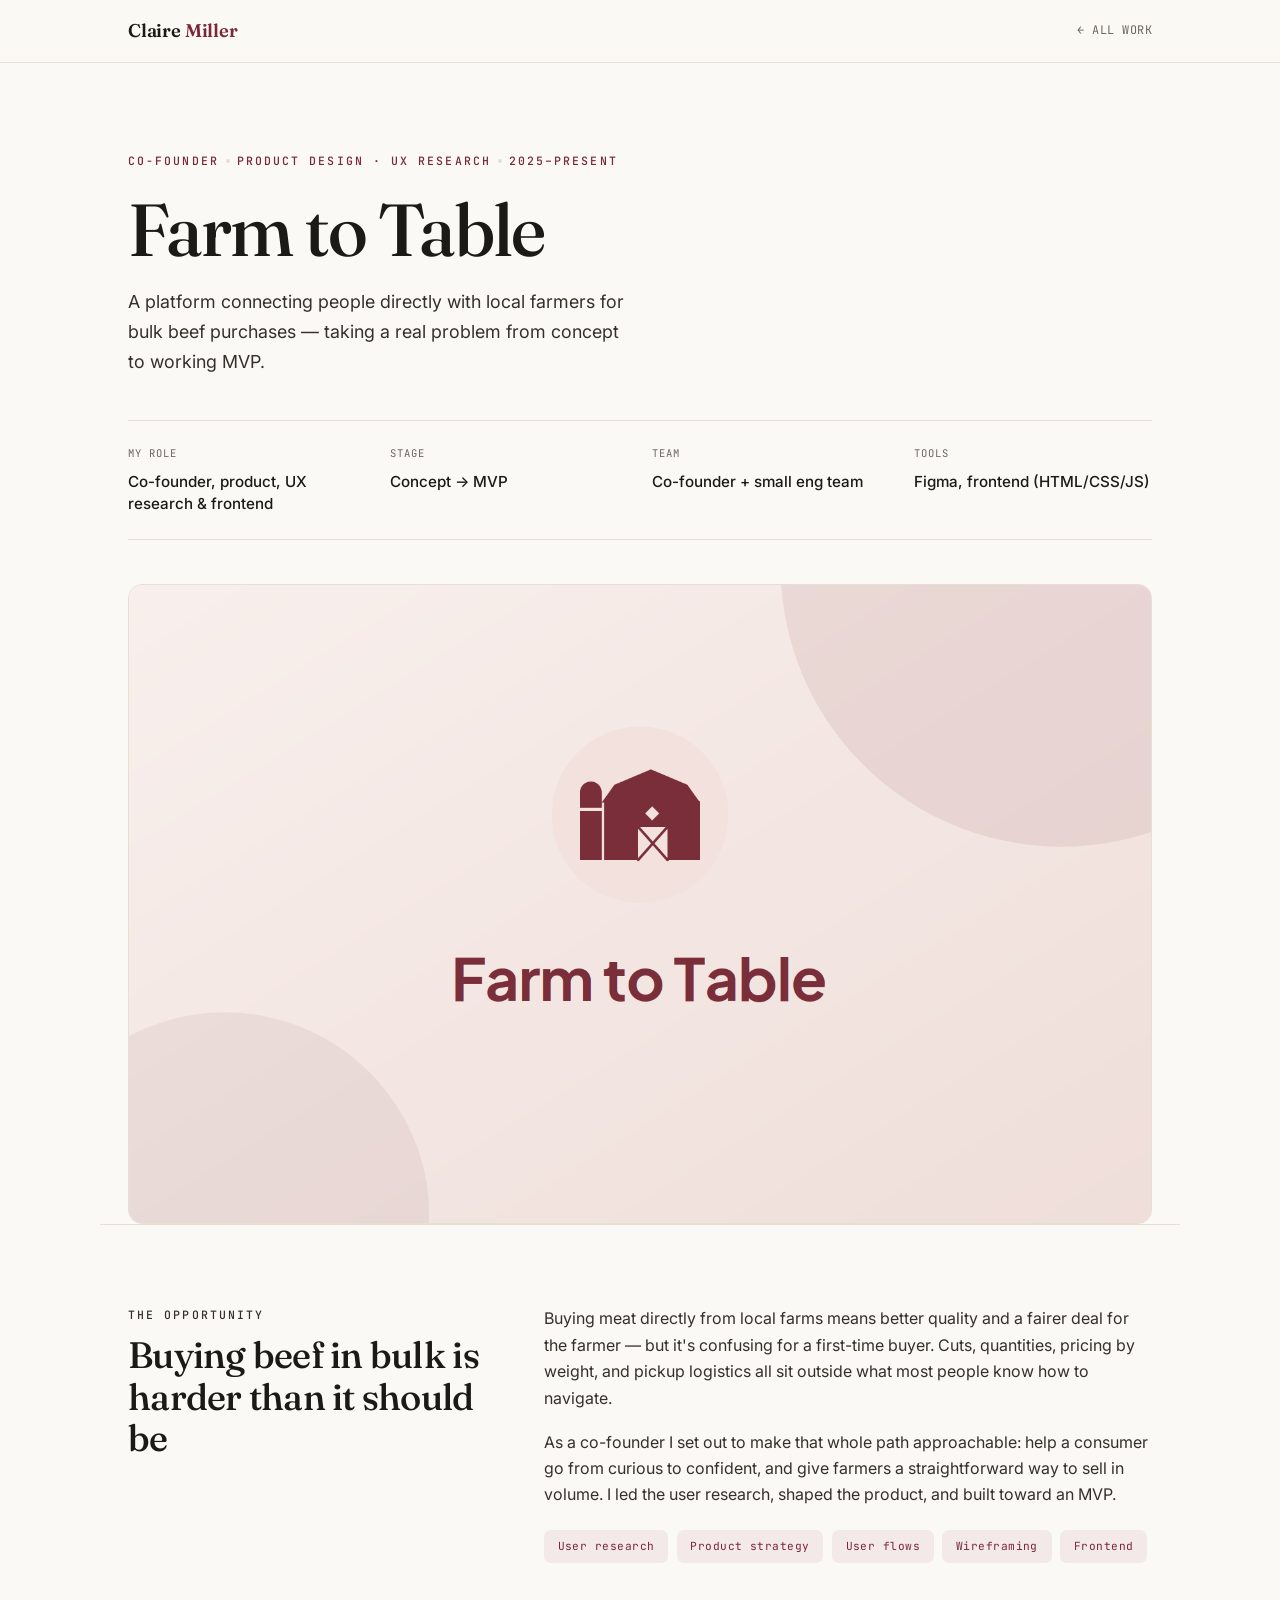
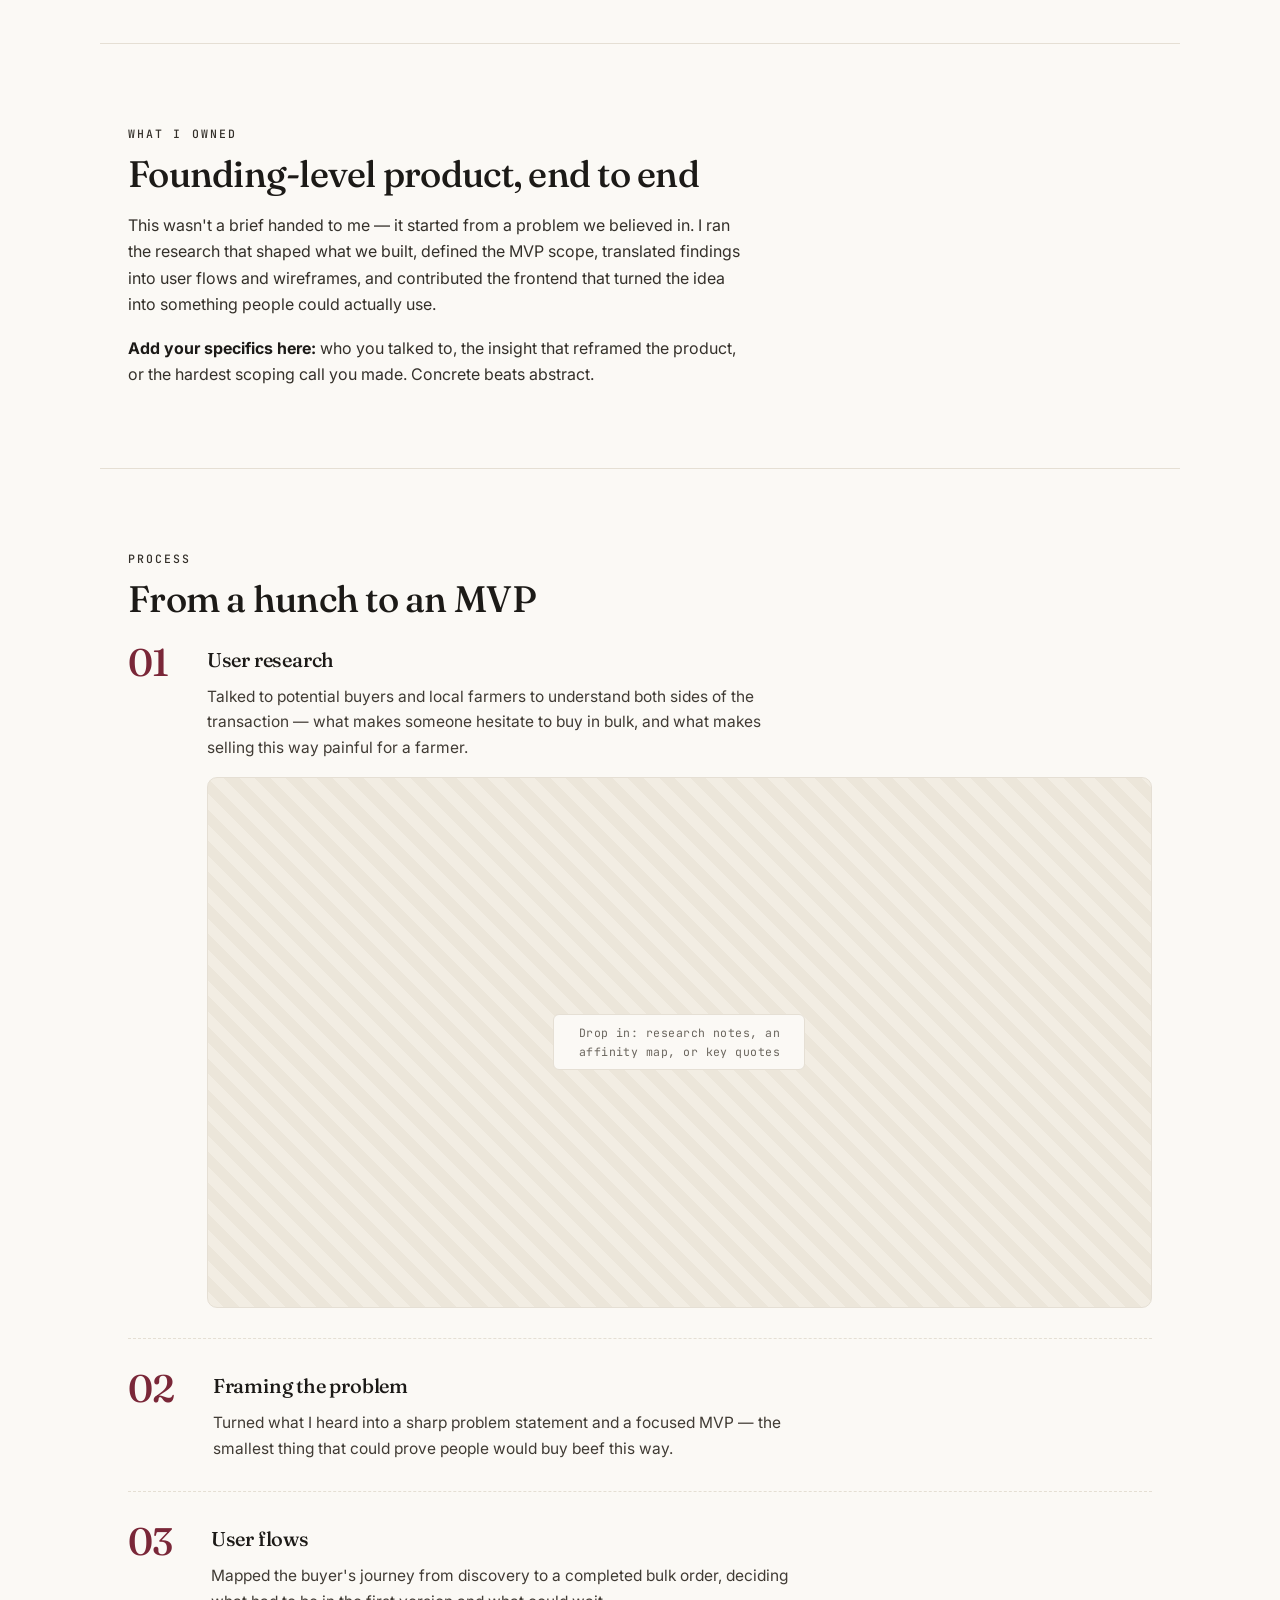
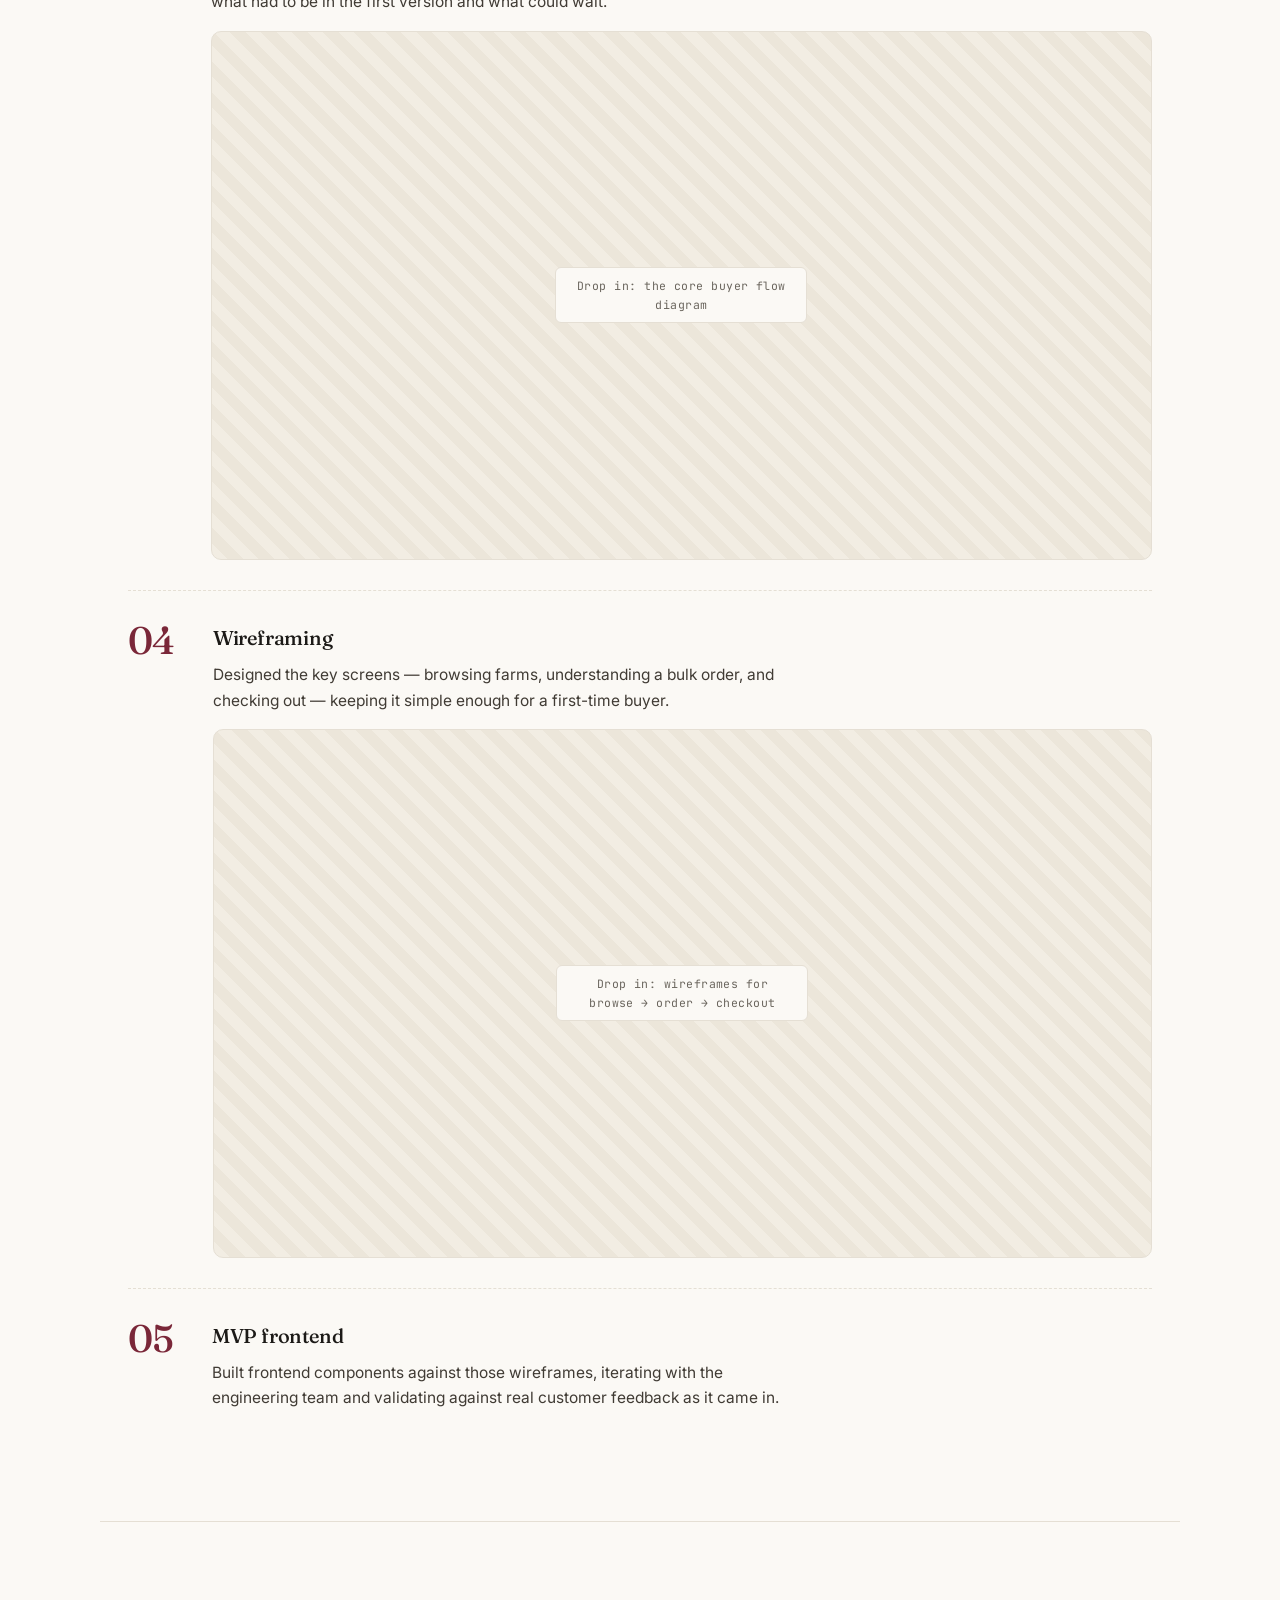
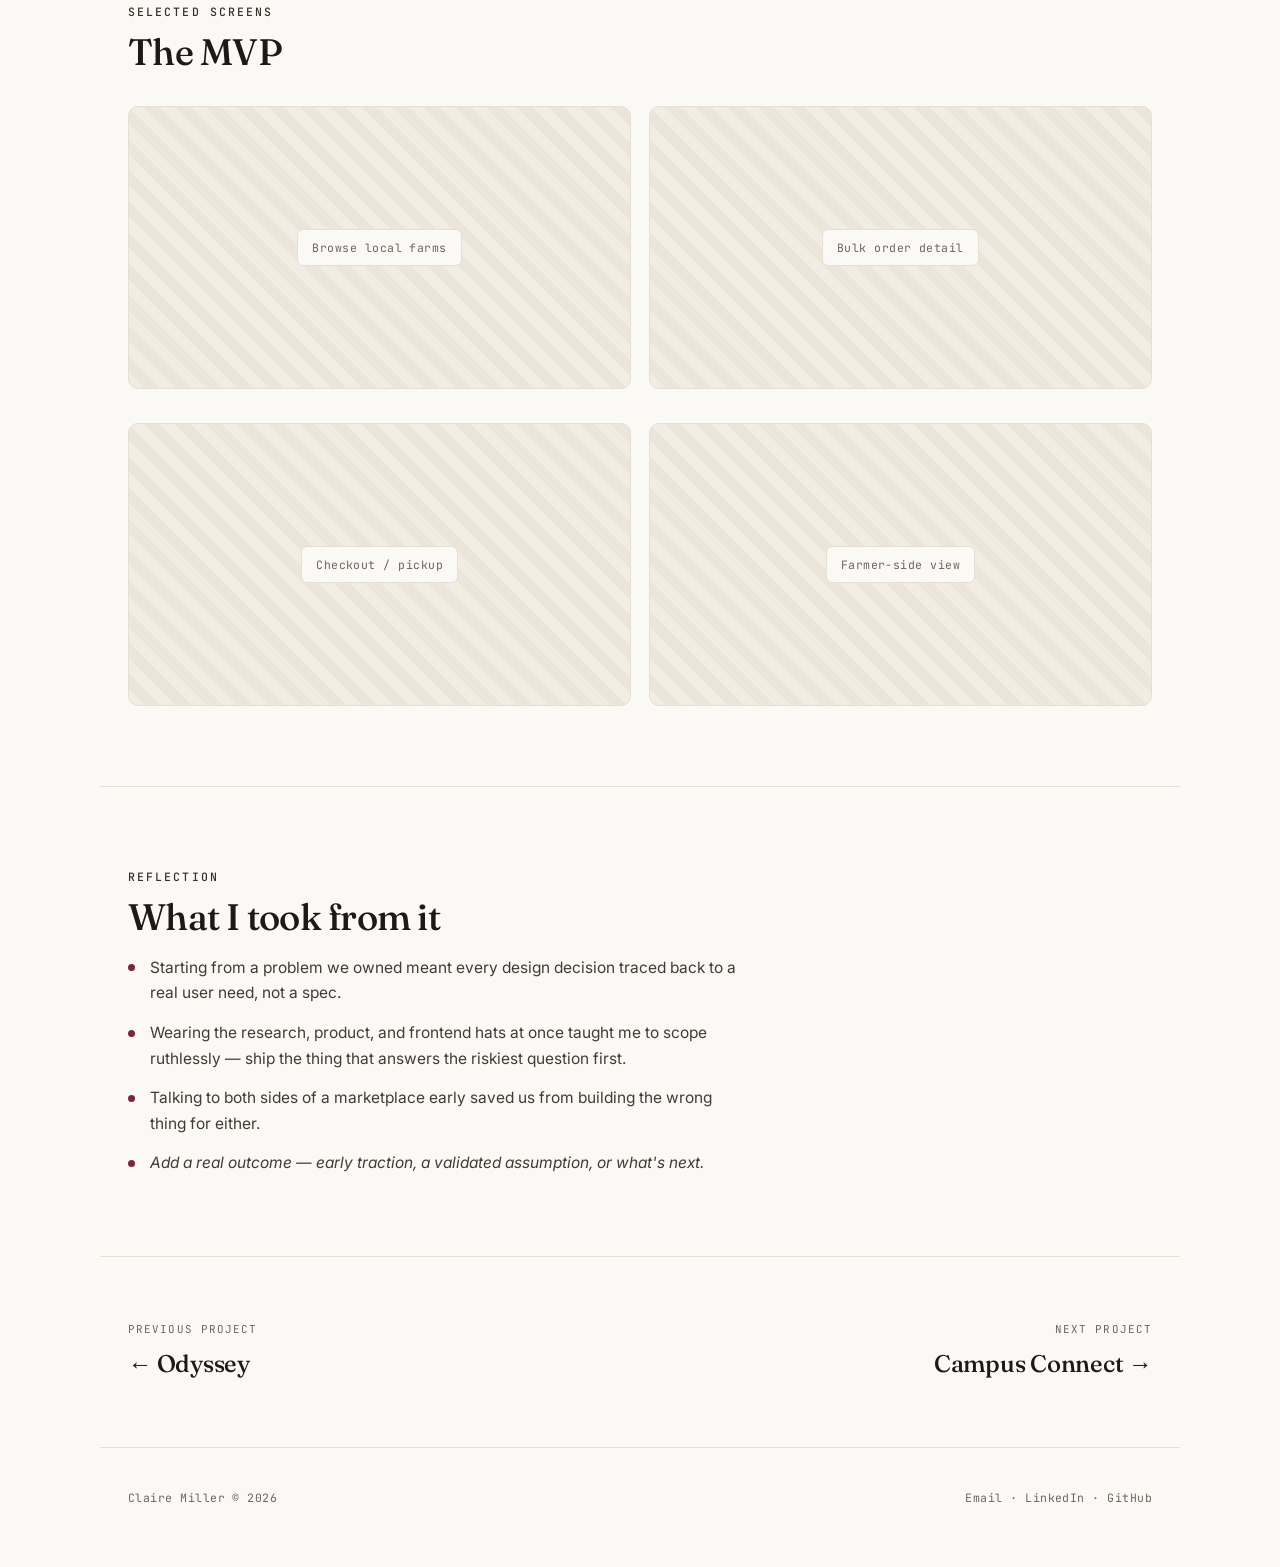
==== projects/farm-to-table.html @ 12f5ce9a "Add files via upload" ====
<!DOCTYPE html>
<html lang="en">
<head>
<meta charset="UTF-8">
<meta name="viewport" content="width=device-width, initial-scale=1.0">
<title>Farm to Table — Case Study · Claire Miller</title>
<meta name="description" content="Farm to Table — an early-stage platform connecting consumers with local farmers for bulk beef purchases. Claire Miller, co-founder: user research, wireframing, frontend.">
<link rel="preconnect" href="https://fonts.googleapis.com">
<link rel="preconnect" href="https://fonts.gstatic.com" crossorigin>
<link href="https://fonts.googleapis.com/css2?family=Fraunces:opsz,wght@9..144,400;9..144,500;9..144,600&family=Inter:wght@400;500;600&family=JetBrains+Mono:wght@400;500&display=swap" rel="stylesheet">
<link rel="stylesheet" href="case-study.css">
</head>
<body>

<header class="cs-head">
  <div class="inner">
    <a class="wordmark" href="../index.html">Claire <span>Miller</span></a>
    <a class="back" href="../index.html#work">&larr; All work</a>
  </div>
</header>

<section class="cs-hero">
  <div class="eyebrow">
    <span>Co-Founder</span><span class="sep"></span>
    <span>Product Design · UX Research</span><span class="sep"></span>
    <span>2025–present</span>
  </div>
  <h1>Farm to Table</h1>
  <p class="lead">A platform connecting people directly with local farmers for bulk beef purchases — taking a real problem from concept to working MVP.</p>

  <dl class="meta">
    <div><dt>My role</dt><dd>Co-founder, product, UX research &amp; frontend</dd></div>
    <div><dt>Stage</dt><dd>Concept → MVP</dd></div>
    <div><dt>Team</dt><dd>Co-founder + small eng team</dd></div>
    <div><dt>Tools</dt><dd>Figma, frontend (HTML/CSS/JS)</dd></div>
  </dl>
</section>

<div class="cover reveal">
  <img src="../images/farm-to-table-cover.png" alt="Farm to Table">
</div>

<section class="block split reveal">
  <div><p class="eyebrow">The opportunity</p><h2>Buying beef in bulk is harder than it should be</h2></div>
  <div>
    <p>Buying meat directly from local farms means better quality and a fairer deal for the farmer — but it's confusing for a first-time buyer. Cuts, quantities, pricing by weight, and pickup logistics all sit outside what most people know how to navigate.</p>
    <p>As a co-founder I set out to make that whole path approachable: help a consumer go from curious to confident, and give farmers a straightforward way to sell in volume. I led the user research, shaped the product, and built toward an MVP.</p>
    <div class="roles">
      <span>User research</span><span>Product strategy</span><span>User flows</span>
      <span>Wireframing</span><span>Frontend</span>
    </div>
  </div>
</section>

<section class="block reveal">
  <p class="eyebrow">What I owned</p>
  <h2>Founding-level product, end to end</h2>
  <p>This wasn't a brief handed to me — it started from a problem we believed in. I ran the research that shaped what we built, defined the MVP scope, translated findings into user flows and wireframes, and contributed the frontend that turned the idea into something people could actually use.</p>
  <p><strong>Add your specifics here:</strong> who you talked to, the insight that reframed the product, or the hardest scoping call you made. Concrete beats abstract.</p>
</section>

<section class="block reveal">
  <p class="eyebrow">Process</p>
  <h2>From a hunch to an MVP</h2>

  <div class="step"><div class="n">01</div><div>
    <h3>User research</h3>
    <p>Talked to potential buyers and local farmers to understand both sides of the transaction — what makes someone hesitate to buy in bulk, and what makes selling this way painful for a farmer.</p>
    <div class="shot"><span>Drop in: research notes, an affinity map, or key quotes</span></div>
  </div></div>

  <div class="step"><div class="n">02</div><div>
    <h3>Framing the problem</h3>
    <p>Turned what I heard into a sharp problem statement and a focused MVP — the smallest thing that could prove people would buy beef this way.</p>
  </div></div>

  <div class="step"><div class="n">03</div><div>
    <h3>User flows</h3>
    <p>Mapped the buyer's journey from discovery to a completed bulk order, deciding what had to be in the first version and what could wait.</p>
    <div class="shot"><span>Drop in: the core buyer flow diagram</span></div>
  </div></div>

  <div class="step"><div class="n">04</div><div>
    <h3>Wireframing</h3>
    <p>Designed the key screens — browsing farms, understanding a bulk order, and checking out — keeping it simple enough for a first-time buyer.</p>
    <div class="shot"><span>Drop in: wireframes for browse → order → checkout</span></div>
  </div></div>

  <div class="step"><div class="n">05</div><div>
    <h3>MVP frontend</h3>
    <p>Built frontend components against those wireframes, iterating with the engineering team and validating against real customer feedback as it came in.</p>
  </div></div>
</section>

<section class="block reveal">
  <p class="eyebrow">Selected screens</p>
  <h2>The MVP</h2>
  <div class="gallery">
    <div class="shot"><span>Browse local farms</span></div>
    <div class="shot"><span>Bulk order detail</span></div>
    <div class="shot"><span>Checkout / pickup</span></div>
    <div class="shot"><span>Farmer-side view</span></div>
  </div>
</section>

<section class="block reveal">
  <p class="eyebrow">Reflection</p>
  <h2>What I took from it</h2>
  <ul class="takeaways">
    <li>Starting from a problem we owned meant every design decision traced back to a real user need, not a spec.</li>
    <li>Wearing the research, product, and frontend hats at once taught me to scope ruthlessly — ship the thing that answers the riskiest question first.</li>
    <li>Talking to both sides of a marketplace early saved us from building the wrong thing for either.</li>
    <li><em>Add a real outcome — early traction, a validated assumption, or what's next.</em></li>
  </ul>
</section>

<nav class="pager">
  <a class="prev" href="odyssey.html"><small>Previous project</small>&larr; Odyssey</a>
  <a class="next" href="campus-connect.html"><small>Next project</small>Campus Connect &rarr;</a>
</nav>

<footer class="cs-foot">
  <span>Claire Miller © 2026</span>
  <span>
    <a href="mailto:clairemiller064@gmail.com">Email</a> ·
    <a href="https://linkedin.com/in/clairemiller03">LinkedIn</a> ·
    <a href="https://github.com/clairem03">GitHub</a>
  </span>
</footer>

<script>
  const reduce = matchMedia('(prefers-reduced-motion: reduce)').matches;
  if(!reduce && 'IntersectionObserver' in window){
    const io = new IntersectionObserver((es)=>es.forEach(e=>{if(e.isIntersecting){e.target.classList.add('is-visible');io.unobserve(e.target)}}),{threshold:.12});
    document.querySelectorAll('.reveal').forEach(el=>io.observe(el));
  } else { document.querySelectorAll('.reveal').forEach(el=>el.classList.add('is-visible')); }
</script>
</body>
</html>
---- projects/case-study.css ----
/* =========================================================
   case-study.css — shared styles for project case studies
   Matches the main portfolio: Fraunces / Inter / JetBrains Mono,
   warm paper + wine accent. Retune everything from :root.
   ========================================================= */
:root{
  --paper:#FBF9F5;
  --paper-2:#F2EDE3;
  --ink:#1C1A17;
  --slate:#6B665E;
  --line:#E5DFD4;
  --accent:#7A2738;
  --accent-tint:rgba(122,39,56,.07);
  --display:'Fraunces',Georgia,serif;
  --body:'Inter',system-ui,sans-serif;
  --mono:'JetBrains Mono',ui-monospace,monospace;
  --maxw:1080px;
}

*{margin:0;padding:0;box-sizing:border-box}
html{scroll-behavior:smooth;scroll-padding-top:84px}
body{
  font-family:var(--body);
  background:var(--paper);
  color:var(--ink);
  line-height:1.65;
  -webkit-font-smoothing:antialiased;
}
a{color:inherit}
img{display:block;max-width:100%}
::selection{background:var(--accent);color:#fff}

.eyebrow{
  font-family:var(--mono);
  font-size:.72rem;letter-spacing:.18em;text-transform:uppercase;
  color:var(--accent);font-weight:500;
}
.num{color:var(--accent)}

/* ---------- header ---------- */
.cs-head{
  position:sticky;top:0;z-index:50;
  background:rgba(251,249,245,.82);
  backdrop-filter:blur(10px);
  border-bottom:1px solid var(--line);
}
.cs-head .inner{
  max-width:var(--maxw);margin:0 auto;
  display:flex;align-items:center;justify-content:space-between;
  padding:16px 28px;
}
.cs-head .wordmark{font-family:var(--display);font-size:1.15rem;font-weight:600;letter-spacing:-.01em;text-decoration:none}
.cs-head .wordmark span{color:var(--accent)}
.cs-head .back{
  font-family:var(--mono);font-size:.74rem;letter-spacing:.04em;text-transform:uppercase;
  color:var(--slate);text-decoration:none;transition:color .2s;
}
.cs-head .back:hover{color:var(--ink)}

/* ---------- hero ---------- */
.cs-hero{max-width:var(--maxw);margin:0 auto;padding:88px 28px 0}
.cs-hero .eyebrow{display:flex;gap:1ch;flex-wrap:wrap;align-items:center;margin-bottom:22px}
.cs-hero .eyebrow .sep{width:4px;height:4px;border-radius:50%;background:var(--line)}
.cs-hero h1{
  font-family:var(--display);font-weight:500;
  font-size:clamp(2.7rem,7vw,4.6rem);line-height:1.02;letter-spacing:-.025em;margin-bottom:20px;
}
.cs-hero h1 em{font-style:italic;color:var(--accent)}
.cs-hero .lead{font-size:1.12rem;max-width:46ch;color:#34302a}

/* meta strip */
.meta{
  display:grid;grid-template-columns:repeat(4,1fr);gap:1.5rem;
  border-top:1px solid var(--line);border-bottom:1px solid var(--line);
  padding:24px 0;margin-top:44px;
}
.meta dt{font-family:var(--mono);font-size:.66rem;letter-spacing:.1em;text-transform:uppercase;color:var(--slate);margin-bottom:8px}
.meta dd{font-weight:500;font-size:.95rem;line-height:1.45}
@media(max-width:680px){.meta{grid-template-columns:repeat(2,1fr);gap:1.4rem 1.5rem}}

/* cover */
.cover{max-width:var(--maxw);margin:44px auto 0;padding:0 28px}
.cover img{width:100%;border:1px solid var(--line);border-radius:14px;background:#fff}

/* ---------- sections ---------- */
.block{max-width:var(--maxw);margin:0 auto;padding:80px 28px;border-top:1px solid var(--line)}
.block:first-of-type{border-top:none}
.block h2{
  font-family:var(--display);font-weight:500;
  font-size:clamp(1.6rem,3.6vw,2.3rem);letter-spacing:-.02em;line-height:1.12;margin:10px 0 18px;
}
.block p{max-width:62ch;color:#34302a}
.block p + p{margin-top:1.1rem}
.block strong,.block em b{color:var(--ink)}

.split{display:grid;grid-template-columns:.75fr 1.25fr;gap:clamp(1.5rem,4vw,3.5rem);align-items:start}
.split h2{margin-top:10px}
@media(max-width:760px){.split{grid-template-columns:1fr;gap:1.2rem}}

/* role chips */
.roles{display:flex;flex-wrap:wrap;gap:.55rem;margin-top:22px}
.roles span{
  font-family:var(--mono);font-size:.7rem;letter-spacing:.04em;color:var(--accent);
  background:var(--accent-tint);border-radius:7px;padding:.45rem .85rem;
}

/* process steps */
.step{display:grid;grid-template-columns:auto 1fr;gap:clamp(1rem,3vw,2.4rem);padding:30px 0;border-top:1px dashed var(--line)}
.step:first-of-type{border-top:none;padding-top:6px}
.step .n{font-family:var(--display);font-weight:500;font-size:clamp(1.7rem,4vw,2.4rem);color:var(--accent);line-height:1;letter-spacing:-.02em}
.step h3{font-family:var(--display);font-weight:500;font-size:1.25rem;margin-bottom:8px;letter-spacing:-.01em}
.step p{color:#403b34;font-size:.97rem;max-width:60ch}

/* image placeholder — matches the card hatch on the homepage */
.shot{
  margin-top:16px;border:1px solid var(--line);border-radius:10px;
  background:repeating-linear-gradient(45deg,var(--paper-2),var(--paper-2) 11px,#ece6da 11px,#ece6da 22px);
  aspect-ratio:16/9;display:flex;align-items:center;justify-content:center;text-align:center;padding:1rem;
}
.shot span{
  font-family:var(--mono);font-size:.72rem;letter-spacing:.04em;color:var(--slate);max-width:36ch;
  background:var(--paper);padding:8px 14px;border-radius:6px;border:1px solid var(--line);
}

/* gallery */
.gallery{display:grid;grid-template-columns:repeat(2,1fr);gap:1.1rem;margin-top:6px}
@media(max-width:640px){.gallery{grid-template-columns:1fr}}

/* takeaways */
.takeaways{list-style:none;display:grid;gap:14px;margin-top:8px;max-width:62ch}
.takeaways li{position:relative;padding-left:22px;color:#403b34;font-size:.97rem}
.takeaways li::before{content:"";position:absolute;left:0;top:.62em;width:7px;height:7px;border-radius:50%;background:var(--accent)}

/* pager */
.pager{max-width:var(--maxw);margin:0 auto;padding:64px 28px;border-top:1px solid var(--line);
  display:flex;justify-content:space-between;gap:1.5rem;flex-wrap:wrap}
.pager a{text-decoration:none;display:inline-flex;flex-direction:column;gap:5px;
  font-family:var(--display);font-weight:500;font-size:clamp(1.2rem,2.6vw,1.5rem);letter-spacing:-.01em;transition:color .2s}
.pager a small{font-family:var(--mono);font-weight:400;font-size:.68rem;letter-spacing:.1em;text-transform:uppercase;color:var(--slate)}
.pager a:hover{color:var(--accent)}
.pager .next{text-align:right;margin-left:auto}

/* footer */
.cs-foot{max-width:var(--maxw);margin:0 auto;padding:40px 28px 60px;border-top:1px solid var(--line);
  display:flex;justify-content:space-between;align-items:center;flex-wrap:wrap;gap:12px;
  font-family:var(--mono);font-size:.72rem;letter-spacing:.04em;color:var(--slate)}
.cs-foot a{text-decoration:none;transition:color .2s}
.cs-foot a:hover{color:var(--accent)}

/* reveal + a11y */
.reveal{opacity:0;transform:translateY(16px);transition:opacity .7s ease,transform .7s ease}
.reveal.is-visible{opacity:1;transform:none}
a:focus-visible,button:focus-visible{outline:2px solid var(--accent);outline-offset:3px;border-radius:4px}

@media(prefers-reduced-motion:reduce){
  html{scroll-behavior:auto}
  .reveal{opacity:1;transform:none;transition:none}
  *{animation:none!important}
}
@media(max-width:820px){
  .cs-hero{padding-top:56px}
  .block{padding:60px 28px}
}
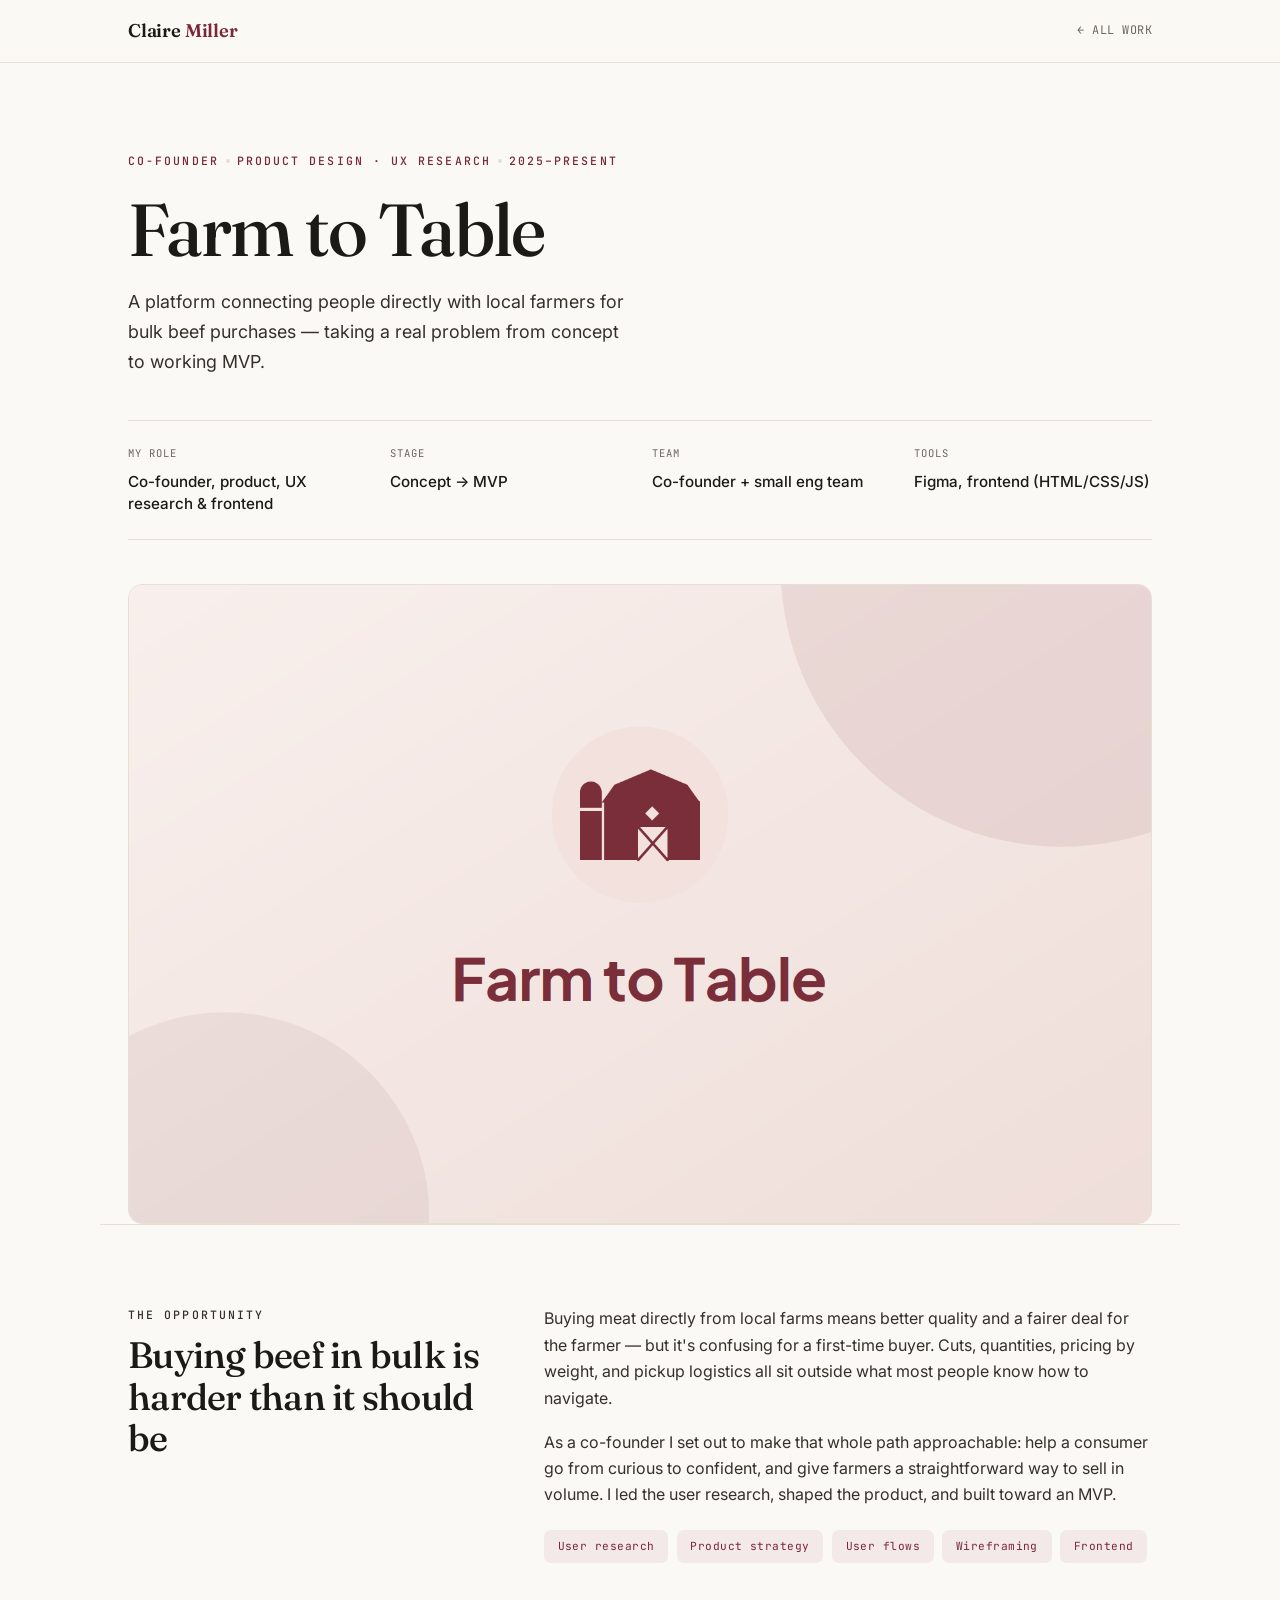
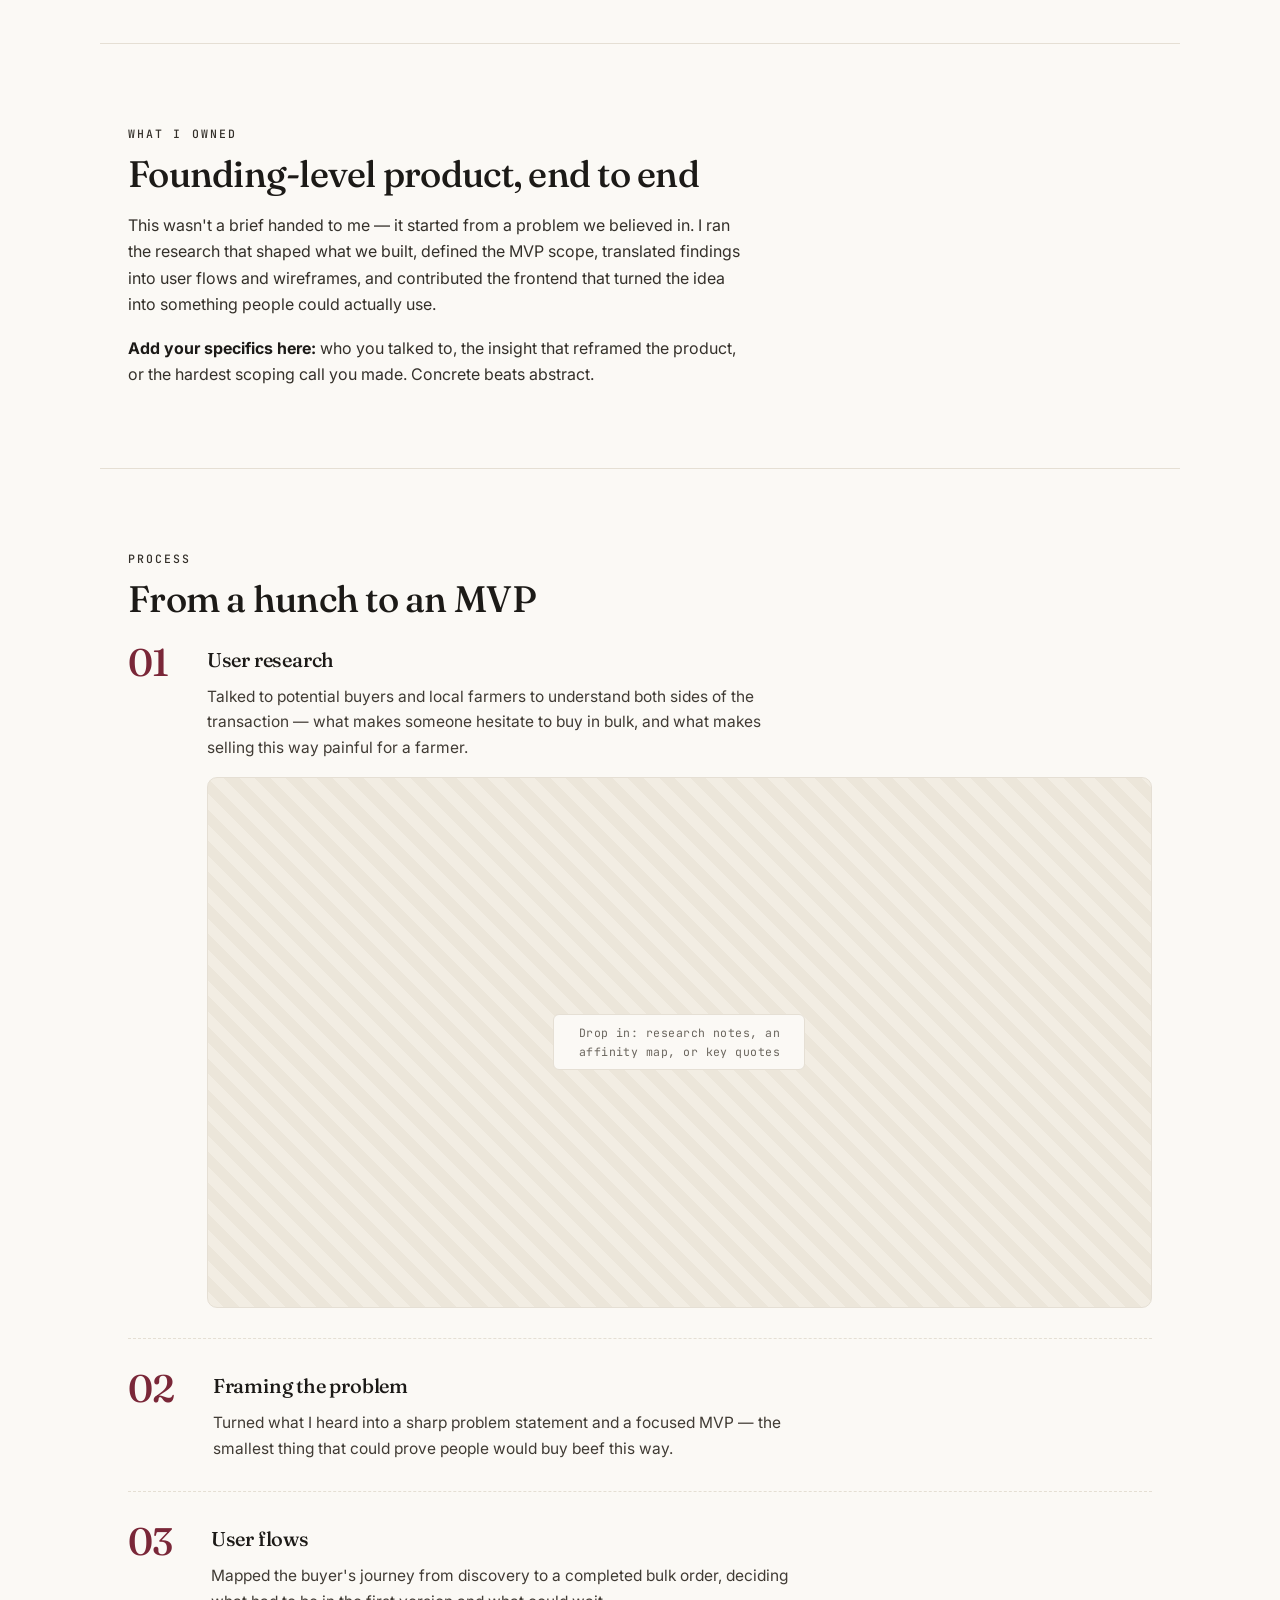
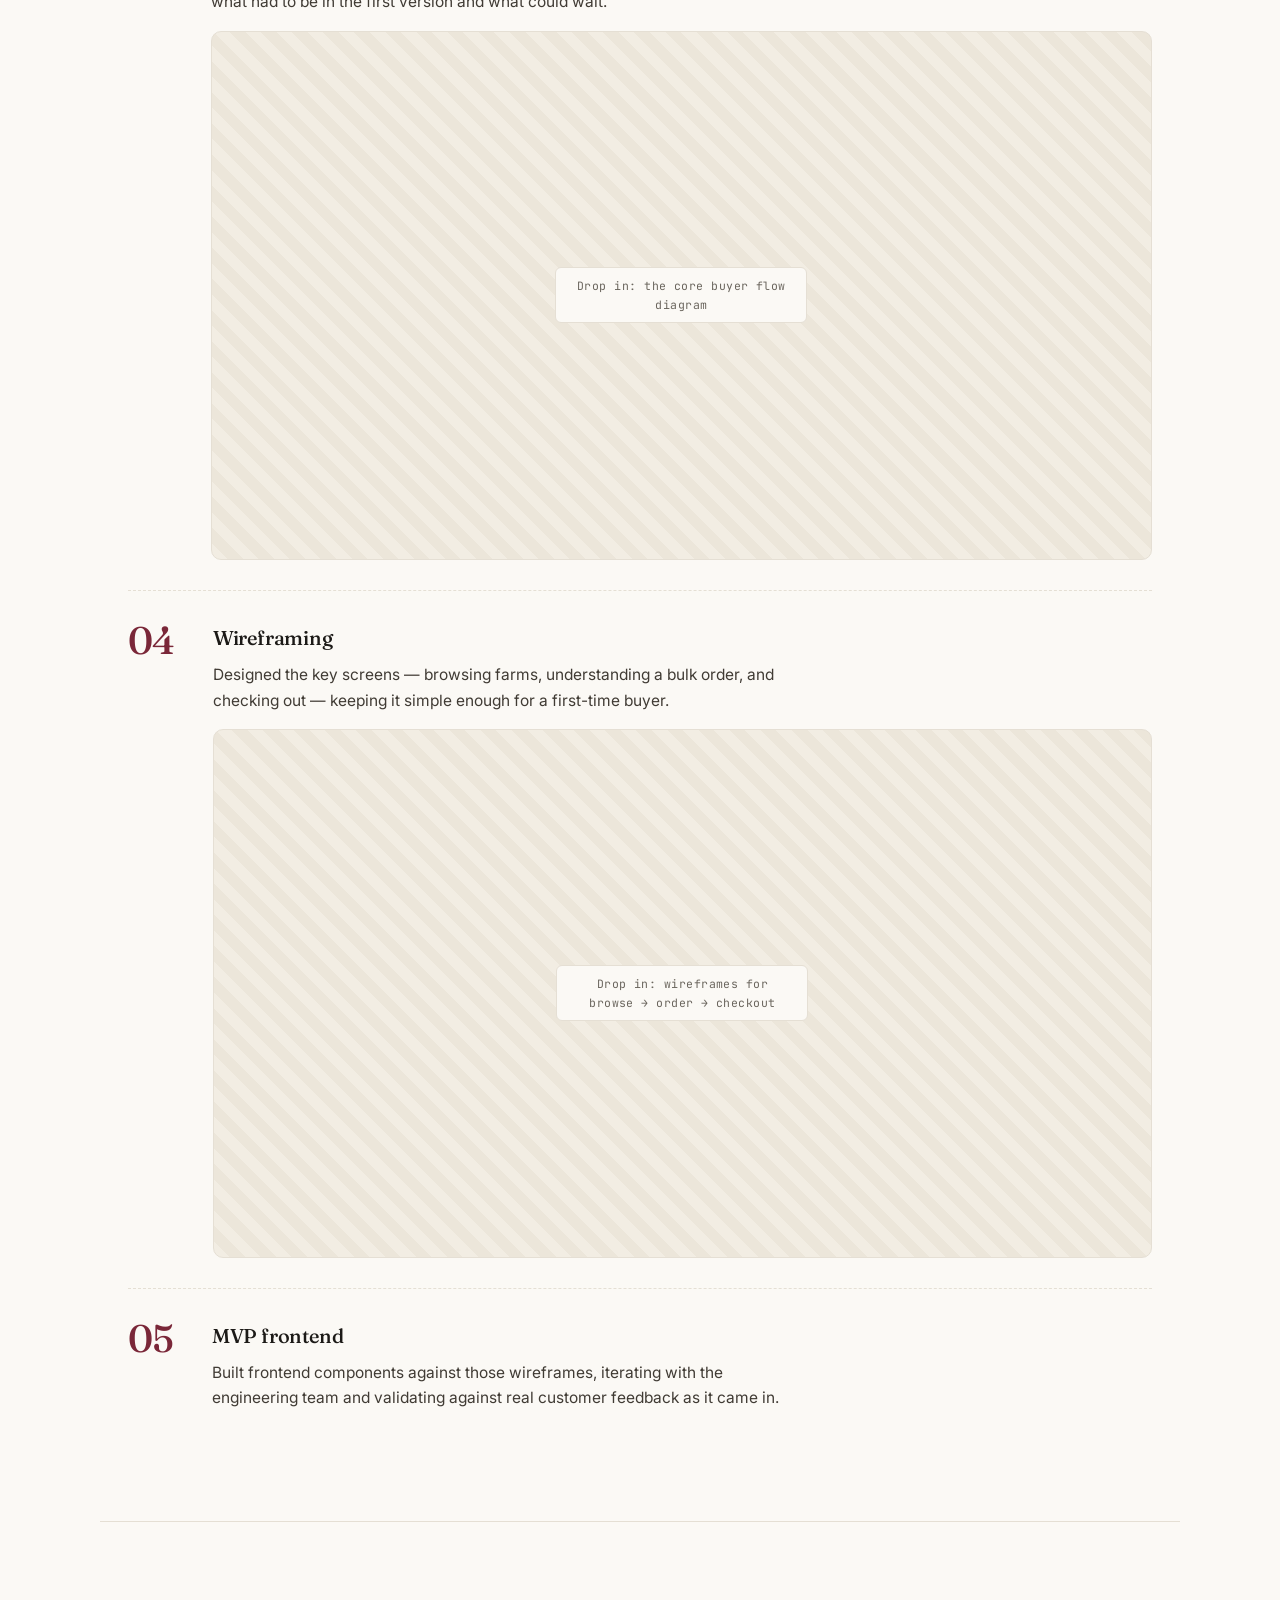
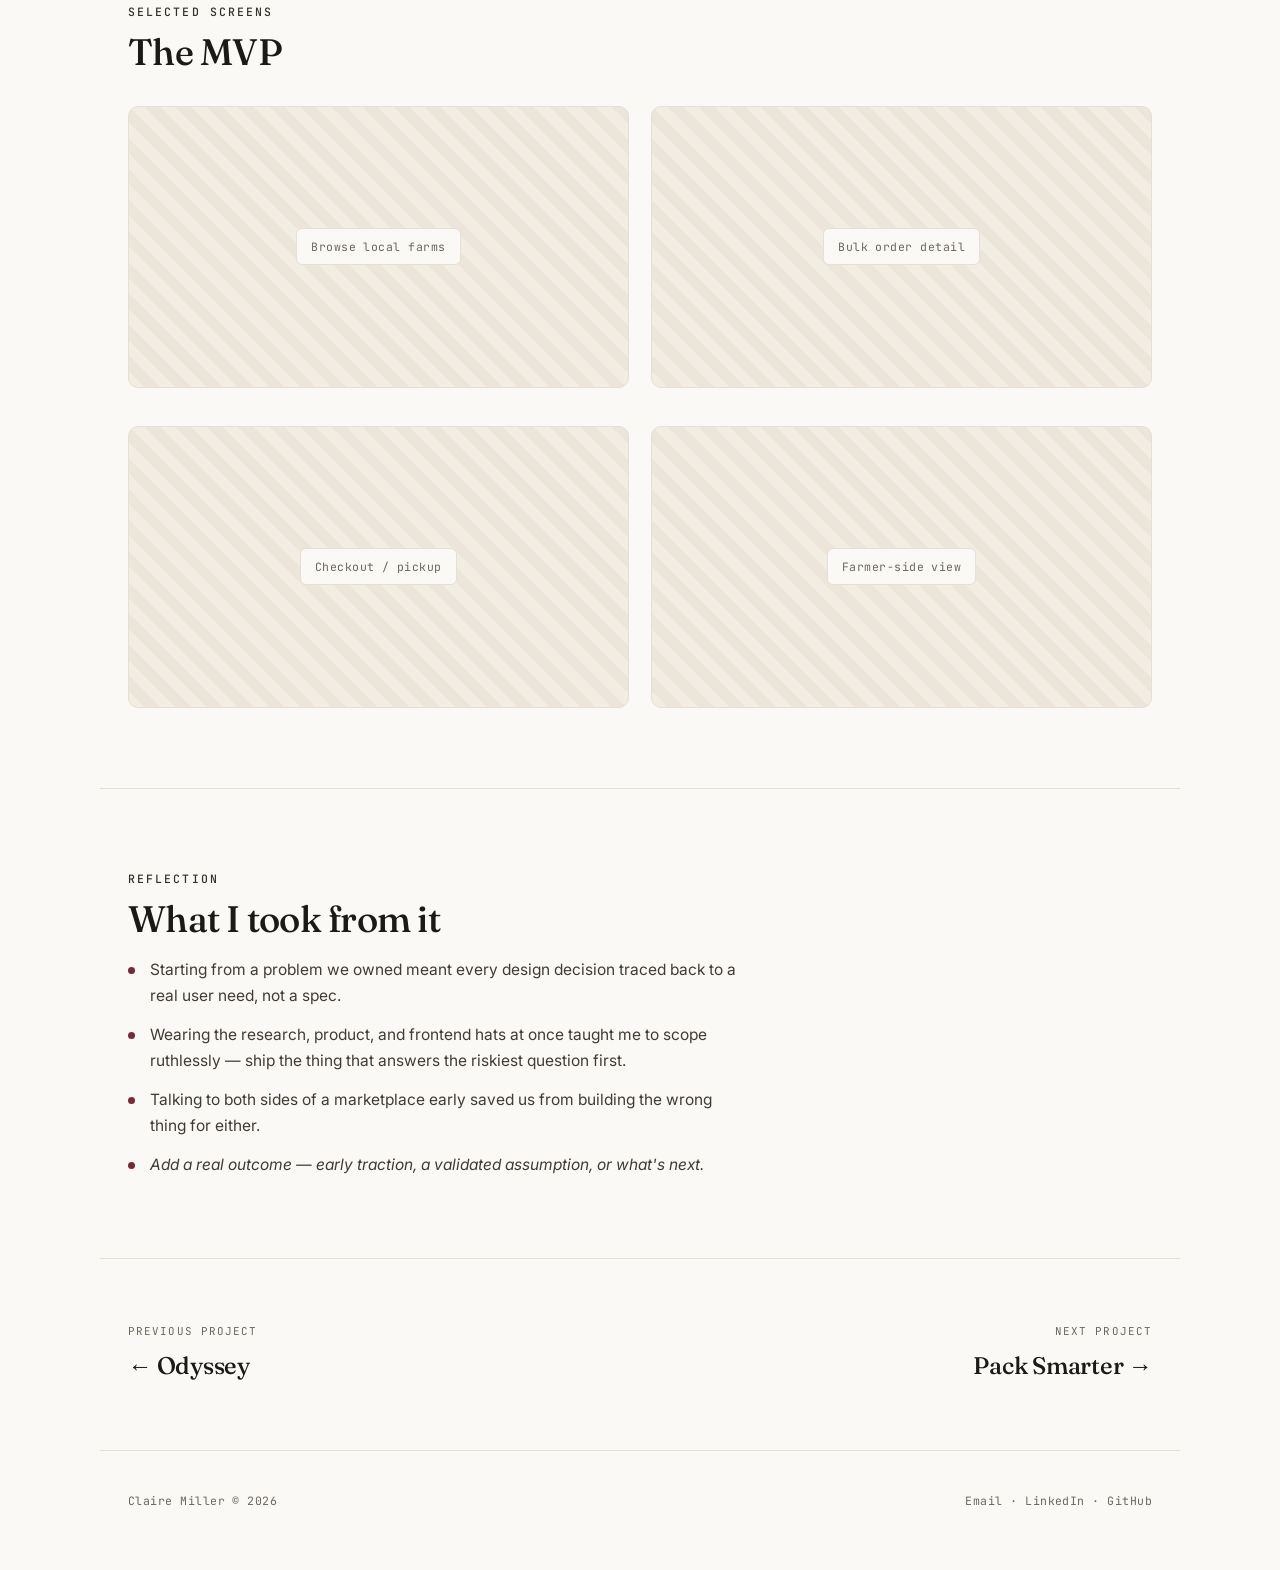
==== commit 28b7bbd1: "Update next project link to Pack Smarter" ====
--- a/projects/farm-to-table.html
+++ b/projects/farm-to-table.html
@@ -116,7 +116,7 @@
 
 <nav class="pager">
   <a class="prev" href="odyssey.html"><small>Previous project</small>&larr; Odyssey</a>
-  <a class="next" href="campus-connect.html"><small>Next project</small>Campus Connect &rarr;</a>
+  <a class="next" href="pack-smarter.html"><small>Next project</small>Pack Smarter &rarr;</a>
 </nav>
 
 <footer class="cs-foot">
--- a/projects/case-study.css
+++ b/projects/case-study.css
@@ -122,9 +122,28 @@
   background:var(--paper);padding:8px 14px;border-radius:6px;border:1px solid var(--line);
 }
 
+/* embedded figures */
+.fig{margin-top:18px}
+.fig img{width:100%;border:1px solid var(--line);border-radius:10px;background:#fff;display:block}
+.fig figcaption{font-family:var(--mono);font-size:.68rem;letter-spacing:.04em;color:var(--slate);margin-top:10px}
+.fig.phone img{max-width:300px;margin:0 auto}
+.fig.phone figcaption{text-align:center}
+
 /* gallery */
-.gallery{display:grid;grid-template-columns:repeat(2,1fr);gap:1.1rem;margin-top:6px}
+.gallery{display:grid;grid-template-columns:repeat(2,1fr);gap:1.4rem;margin-top:6px;align-items:start}
+.gallery .fig{margin-top:0}
 @media(max-width:640px){.gallery{grid-template-columns:1fr}}
+
+/* user-role grid */
+.roles-grid{display:grid;grid-template-columns:repeat(2,1fr);gap:1rem;margin-top:8px}
+.role-card{border:1px solid var(--line);border-radius:12px;padding:20px 22px;background:#fff}
+.role-card h4{font-family:var(--display);font-weight:500;font-size:1.1rem;margin-bottom:6px;letter-spacing:-.01em}
+.role-card p{font-size:.92rem;color:#403b34;max-width:none}
+@media(max-width:640px){.roles-grid{grid-template-columns:1fr}}
+
+/* inline stack chips */
+.stack{display:flex;flex-wrap:wrap;gap:.5rem;margin-top:18px}
+.stack span{font-family:var(--mono);font-size:.7rem;color:var(--slate);border:1px solid var(--line);border-radius:7px;padding:.4rem .8rem}
 
 /* takeaways */
 .takeaways{list-style:none;display:grid;gap:14px;margin-top:8px;max-width:62ch}
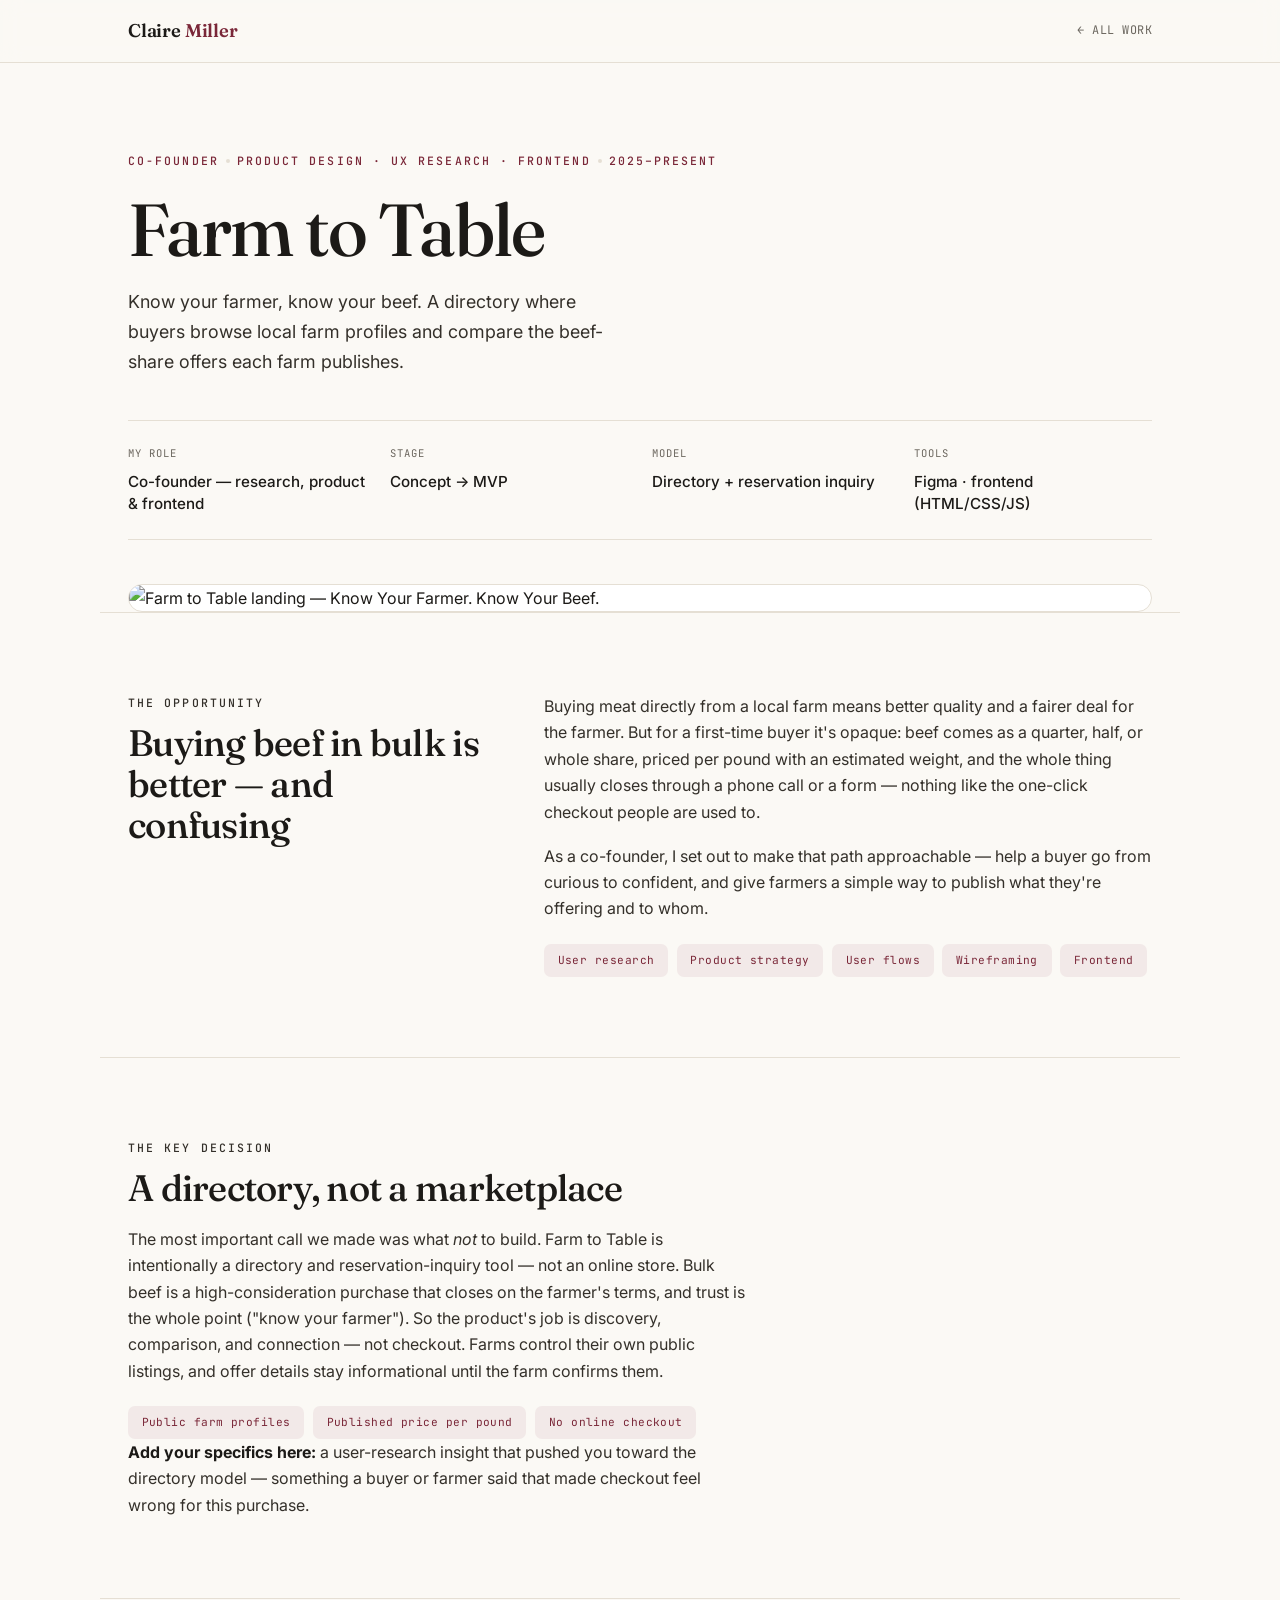
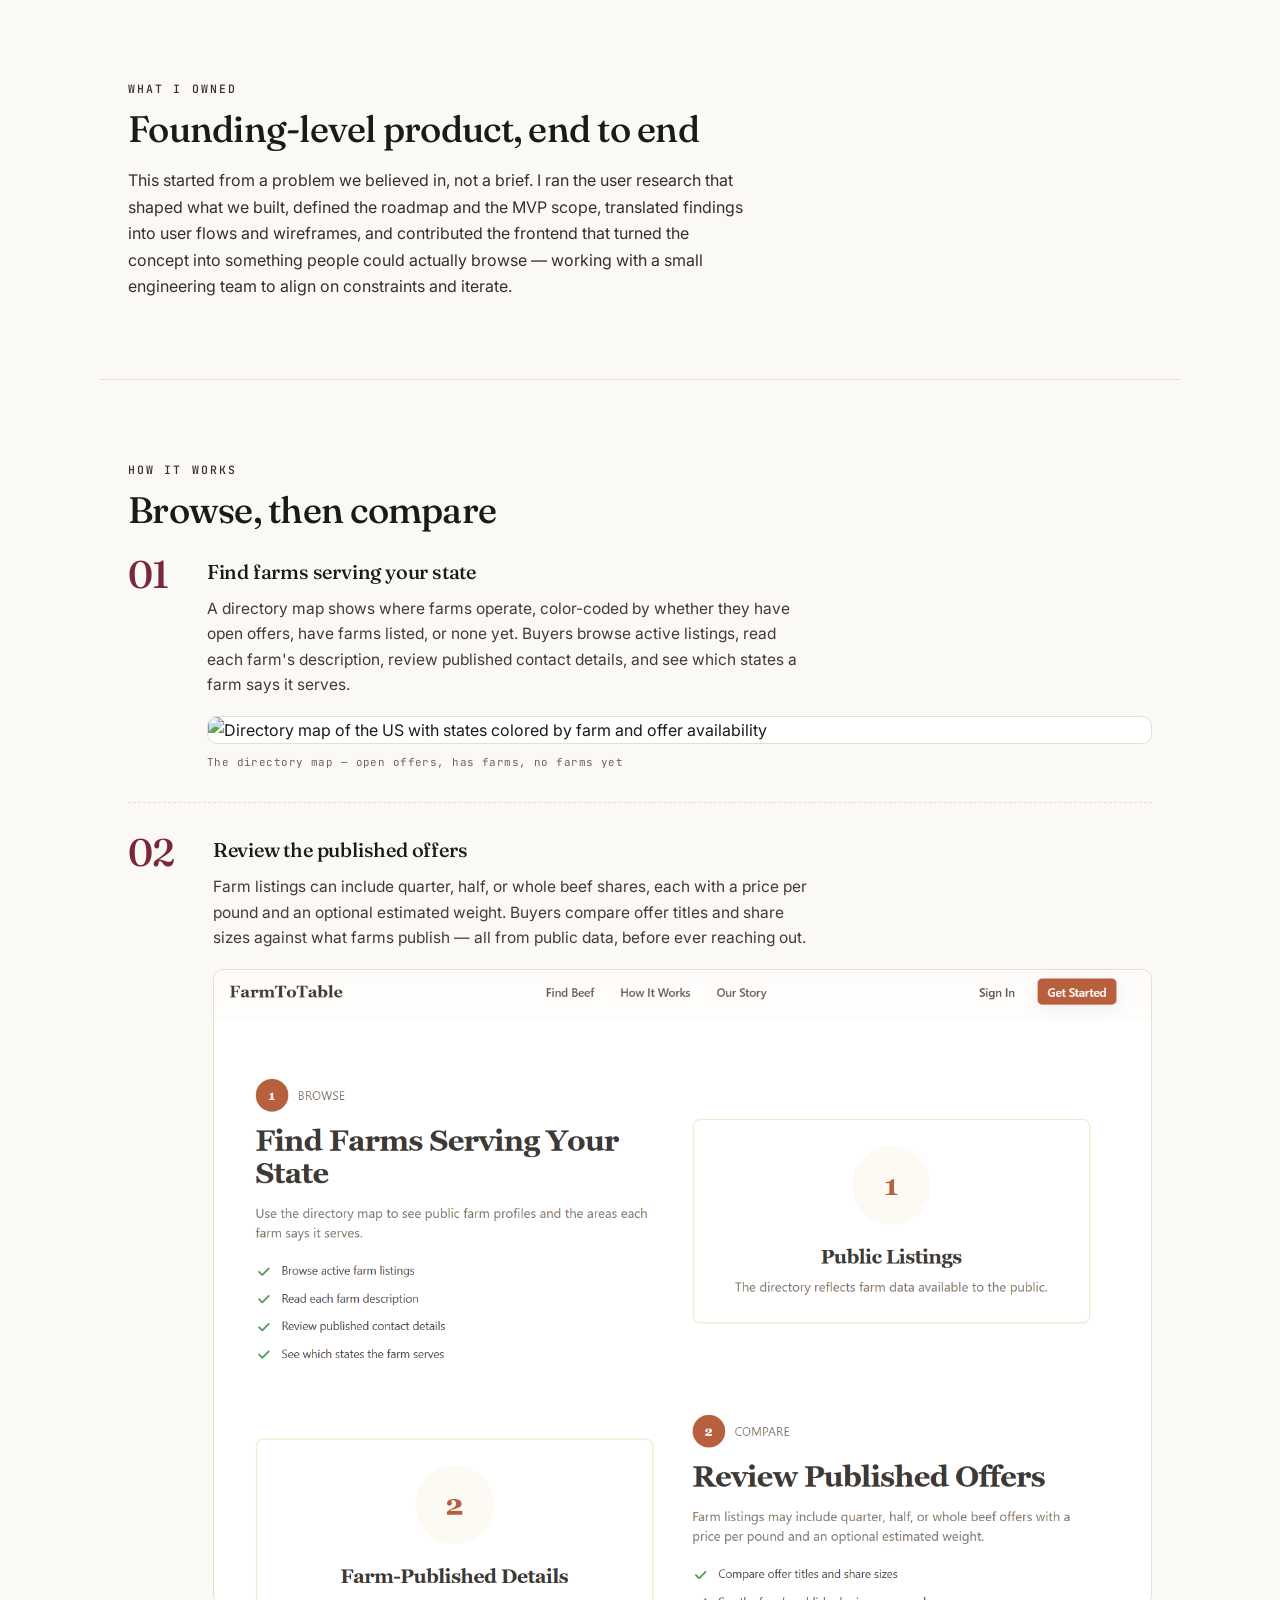
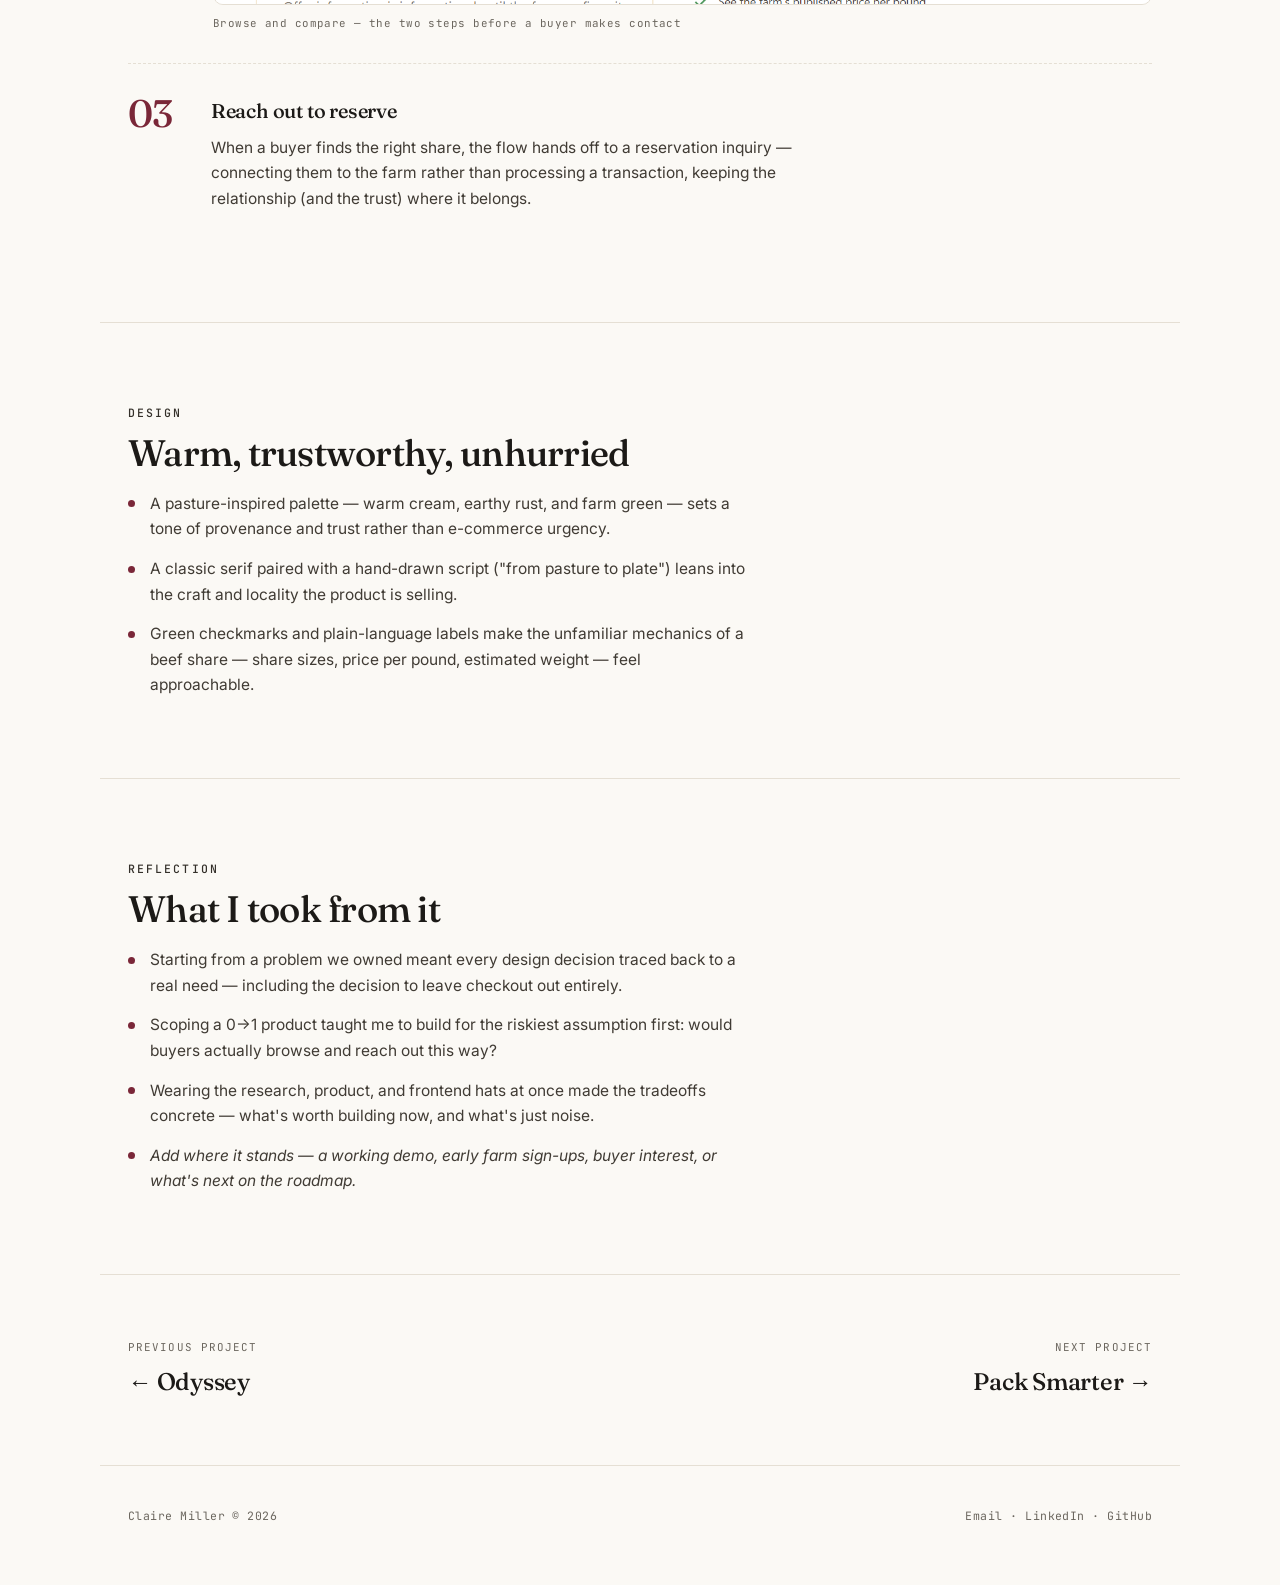
==== commit f0b1ce90: "Revise project details and content for clarity Updated the project description, roles, and key secti" ====
--- a/projects/farm-to-table.html
+++ b/projects/farm-to-table.html
@@ -4,7 +4,7 @@
 <meta charset="UTF-8">
 <meta name="viewport" content="width=device-width, initial-scale=1.0">
 <title>Farm to Table — Case Study · Claire Miller</title>
-<meta name="description" content="Farm to Table — an early-stage platform connecting consumers with local farmers for bulk beef purchases. Claire Miller, co-founder: user research, wireframing, frontend.">
+<meta name="description" content="Farm to Table — a co-founded directory and reservation-inquiry platform connecting buyers with local farms for beef shares. Claire Miller: research, product, frontend, concept to MVP.">
 <link rel="preconnect" href="https://fonts.googleapis.com">
 <link rel="preconnect" href="https://fonts.gstatic.com" crossorigin>
 <link href="https://fonts.googleapis.com/css2?family=Fraunces:opsz,wght@9..144,400;9..144,500;9..144,600&family=Inter:wght@400;500;600&family=JetBrains+Mono:wght@400;500&display=swap" rel="stylesheet">
@@ -22,29 +22,29 @@
 <section class="cs-hero">
   <div class="eyebrow">
     <span>Co-Founder</span><span class="sep"></span>
-    <span>Product Design · UX Research</span><span class="sep"></span>
+    <span>Product Design · UX Research · Frontend</span><span class="sep"></span>
     <span>2025–present</span>
   </div>
   <h1>Farm to Table</h1>
-  <p class="lead">A platform connecting people directly with local farmers for bulk beef purchases — taking a real problem from concept to working MVP.</p>
+  <p class="lead">Know your farmer, know your beef. A directory where buyers browse local farm profiles and compare the beef-share offers each farm publishes.</p>
 
   <dl class="meta">
-    <div><dt>My role</dt><dd>Co-founder, product, UX research &amp; frontend</dd></div>
+    <div><dt>My role</dt><dd>Co-founder — research, product &amp; frontend</dd></div>
     <div><dt>Stage</dt><dd>Concept → MVP</dd></div>
-    <div><dt>Team</dt><dd>Co-founder + small eng team</dd></div>
-    <div><dt>Tools</dt><dd>Figma, frontend (HTML/CSS/JS)</dd></div>
+    <div><dt>Model</dt><dd>Directory + reservation inquiry</dd></div>
+    <div><dt>Tools</dt><dd>Figma · frontend (HTML/CSS/JS)</dd></div>
   </dl>
 </section>
 
 <div class="cover reveal">
-  <img src="../images/farm-to-table-cover.png" alt="Farm to Table">
+  <img src="../images/farm-to-table-hero.png" alt="Farm to Table landing — Know Your Farmer. Know Your Beef.">
 </div>
 
 <section class="block split reveal">
-  <div><p class="eyebrow">The opportunity</p><h2>Buying beef in bulk is harder than it should be</h2></div>
+  <div><p class="eyebrow">The opportunity</p><h2>Buying beef in bulk is better — and confusing</h2></div>
   <div>
-    <p>Buying meat directly from local farms means better quality and a fairer deal for the farmer — but it's confusing for a first-time buyer. Cuts, quantities, pricing by weight, and pickup logistics all sit outside what most people know how to navigate.</p>
-    <p>As a co-founder I set out to make that whole path approachable: help a consumer go from curious to confident, and give farmers a straightforward way to sell in volume. I led the user research, shaped the product, and built toward an MVP.</p>
+    <p>Buying meat directly from a local farm means better quality and a fairer deal for the farmer. But for a first-time buyer it's opaque: beef comes as a quarter, half, or whole share, priced per pound with an estimated weight, and the whole thing usually closes through a phone call or a form — nothing like the one-click checkout people are used to.</p>
+    <p>As a co-founder, I set out to make that path approachable — help a buyer go from curious to confident, and give farmers a simple way to publish what they're offering and to whom.</p>
     <div class="roles">
       <span>User research</span><span>Product strategy</span><span>User flows</span>
       <span>Wireframing</span><span>Frontend</span>
@@ -53,64 +53,67 @@
 </section>
 
 <section class="block reveal">
-  <p class="eyebrow">What I owned</p>
-  <h2>Founding-level product, end to end</h2>
-  <p>This wasn't a brief handed to me — it started from a problem we believed in. I ran the research that shaped what we built, defined the MVP scope, translated findings into user flows and wireframes, and contributed the frontend that turned the idea into something people could actually use.</p>
-  <p><strong>Add your specifics here:</strong> who you talked to, the insight that reframed the product, or the hardest scoping call you made. Concrete beats abstract.</p>
+  <p class="eyebrow">The key decision</p>
+  <h2>A directory, not a marketplace</h2>
+  <p>The most important call we made was what <em>not</em> to build. Farm to Table is intentionally a directory and reservation-inquiry tool — not an online store. Bulk beef is a high-consideration purchase that closes on the farmer's terms, and trust is the whole point ("know your farmer"). So the product's job is discovery, comparison, and connection — not checkout. Farms control their own public listings, and offer details stay informational until the farm confirms them.</p>
+  <div class="roles">
+    <span>Public farm profiles</span><span>Published price per pound</span><span>No online checkout</span>
+  </div>
+  <p><strong>Add your specifics here:</strong> a user-research insight that pushed you toward the directory model — something a buyer or farmer said that made checkout feel wrong for this purchase.</p>
 </section>
 
 <section class="block reveal">
-  <p class="eyebrow">Process</p>
-  <h2>From a hunch to an MVP</h2>
+  <p class="eyebrow">What I owned</p>
+  <h2>Founding-level product, end to end</h2>
+  <p>This started from a problem we believed in, not a brief. I ran the user research that shaped what we built, defined the roadmap and the MVP scope, translated findings into user flows and wireframes, and contributed the frontend that turned the concept into something people could actually browse — working with a small engineering team to align on constraints and iterate.</p>
+</section>
+
+<section class="block reveal">
+  <p class="eyebrow">How it works</p>
+  <h2>Browse, then compare</h2>
 
   <div class="step"><div class="n">01</div><div>
-    <h3>User research</h3>
-    <p>Talked to potential buyers and local farmers to understand both sides of the transaction — what makes someone hesitate to buy in bulk, and what makes selling this way painful for a farmer.</p>
-    <div class="shot"><span>Drop in: research notes, an affinity map, or key quotes</span></div>
+    <h3>Find farms serving your state</h3>
+    <p>A directory map shows where farms operate, color-coded by whether they have open offers, have farms listed, or none yet. Buyers browse active listings, read each farm's description, review published contact details, and see which states a farm says it serves.</p>
+    <figure class="fig">
+      <img src="../images/farm-to-table-map.png" alt="Directory map of the US with states colored by farm and offer availability">
+      <figcaption>The directory map — open offers, has farms, no farms yet</figcaption>
+    </figure>
   </div></div>
 
   <div class="step"><div class="n">02</div><div>
-    <h3>Framing the problem</h3>
-    <p>Turned what I heard into a sharp problem statement and a focused MVP — the smallest thing that could prove people would buy beef this way.</p>
+    <h3>Review the published offers</h3>
+    <p>Farm listings can include quarter, half, or whole beef shares, each with a price per pound and an optional estimated weight. Buyers compare offer titles and share sizes against what farms publish — all from public data, before ever reaching out.</p>
+    <figure class="fig">
+      <img src="../images/farm-to-table-howitworks.png" alt="How It Works page explaining browsing and comparing farm offers">
+      <figcaption>Browse and compare — the two steps before a buyer makes contact</figcaption>
+    </figure>
   </div></div>
 
   <div class="step"><div class="n">03</div><div>
-    <h3>User flows</h3>
-    <p>Mapped the buyer's journey from discovery to a completed bulk order, deciding what had to be in the first version and what could wait.</p>
-    <div class="shot"><span>Drop in: the core buyer flow diagram</span></div>
-  </div></div>
-
-  <div class="step"><div class="n">04</div><div>
-    <h3>Wireframing</h3>
-    <p>Designed the key screens — browsing farms, understanding a bulk order, and checking out — keeping it simple enough for a first-time buyer.</p>
-    <div class="shot"><span>Drop in: wireframes for browse → order → checkout</span></div>
-  </div></div>
-
-  <div class="step"><div class="n">05</div><div>
-    <h3>MVP frontend</h3>
-    <p>Built frontend components against those wireframes, iterating with the engineering team and validating against real customer feedback as it came in.</p>
+    <h3>Reach out to reserve</h3>
+    <p>When a buyer finds the right share, the flow hands off to a reservation inquiry — connecting them to the farm rather than processing a transaction, keeping the relationship (and the trust) where it belongs.</p>
   </div></div>
 </section>
 
 <section class="block reveal">
-  <p class="eyebrow">Selected screens</p>
-  <h2>The MVP</h2>
-  <div class="gallery">
-    <div class="shot"><span>Browse local farms</span></div>
-    <div class="shot"><span>Bulk order detail</span></div>
-    <div class="shot"><span>Checkout / pickup</span></div>
-    <div class="shot"><span>Farmer-side view</span></div>
-  </div>
+  <p class="eyebrow">Design</p>
+  <h2>Warm, trustworthy, unhurried</h2>
+  <ul class="takeaways">
+    <li>A pasture-inspired palette — warm cream, earthy rust, and farm green — sets a tone of provenance and trust rather than e-commerce urgency.</li>
+    <li>A classic serif paired with a hand-drawn script ("from pasture to plate") leans into the craft and locality the product is selling.</li>
+    <li>Green checkmarks and plain-language labels make the unfamiliar mechanics of a beef share — share sizes, price per pound, estimated weight — feel approachable.</li>
+  </ul>
 </section>
 
 <section class="block reveal">
   <p class="eyebrow">Reflection</p>
   <h2>What I took from it</h2>
   <ul class="takeaways">
-    <li>Starting from a problem we owned meant every design decision traced back to a real user need, not a spec.</li>
-    <li>Wearing the research, product, and frontend hats at once taught me to scope ruthlessly — ship the thing that answers the riskiest question first.</li>
-    <li>Talking to both sides of a marketplace early saved us from building the wrong thing for either.</li>
-    <li><em>Add a real outcome — early traction, a validated assumption, or what's next.</em></li>
+    <li>Starting from a problem we owned meant every design decision traced back to a real need — including the decision to leave checkout out entirely.</li>
+    <li>Scoping a 0→1 product taught me to build for the riskiest assumption first: would buyers actually browse and reach out this way?</li>
+    <li>Wearing the research, product, and frontend hats at once made the tradeoffs concrete — what's worth building now, and what's just noise.</li>
+    <li><em>Add where it stands — a working demo, early farm sign-ups, buyer interest, or what's next on the roadmap.</em></li>
   </ul>
 </section>
 
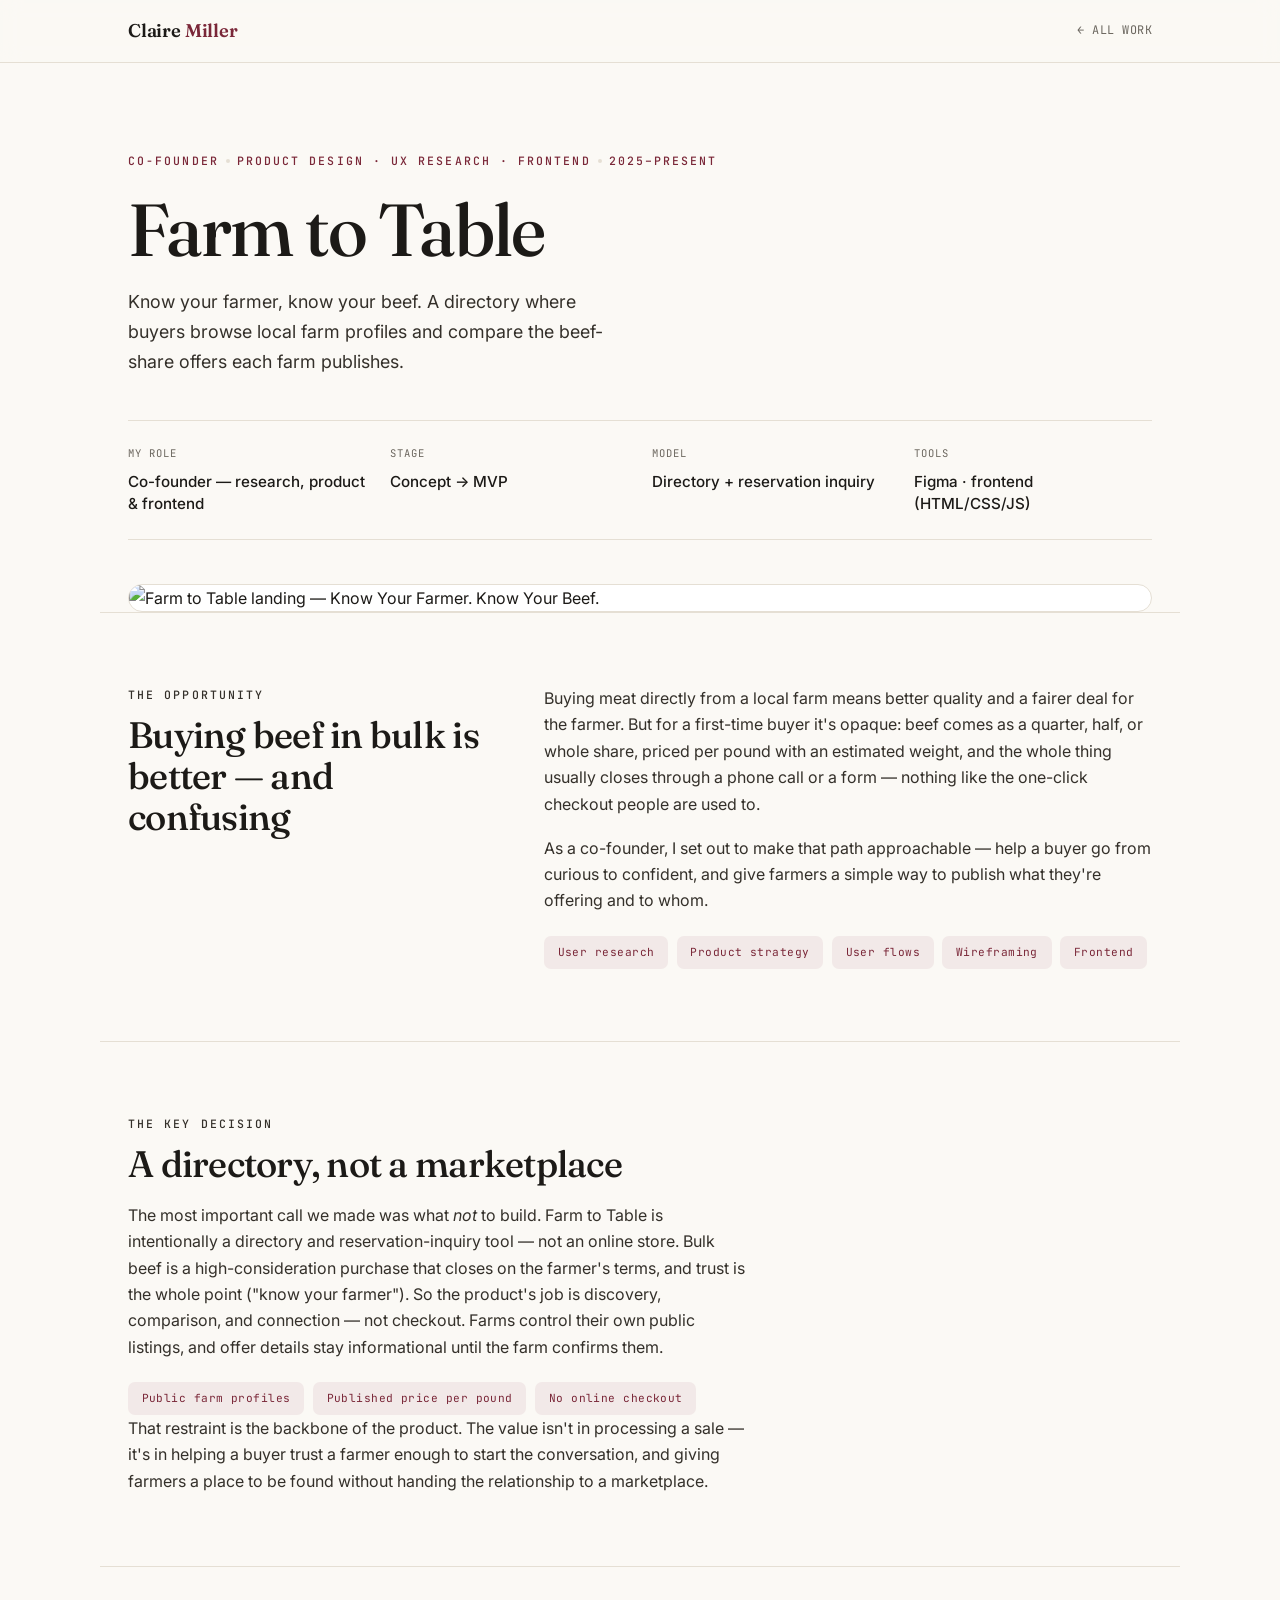
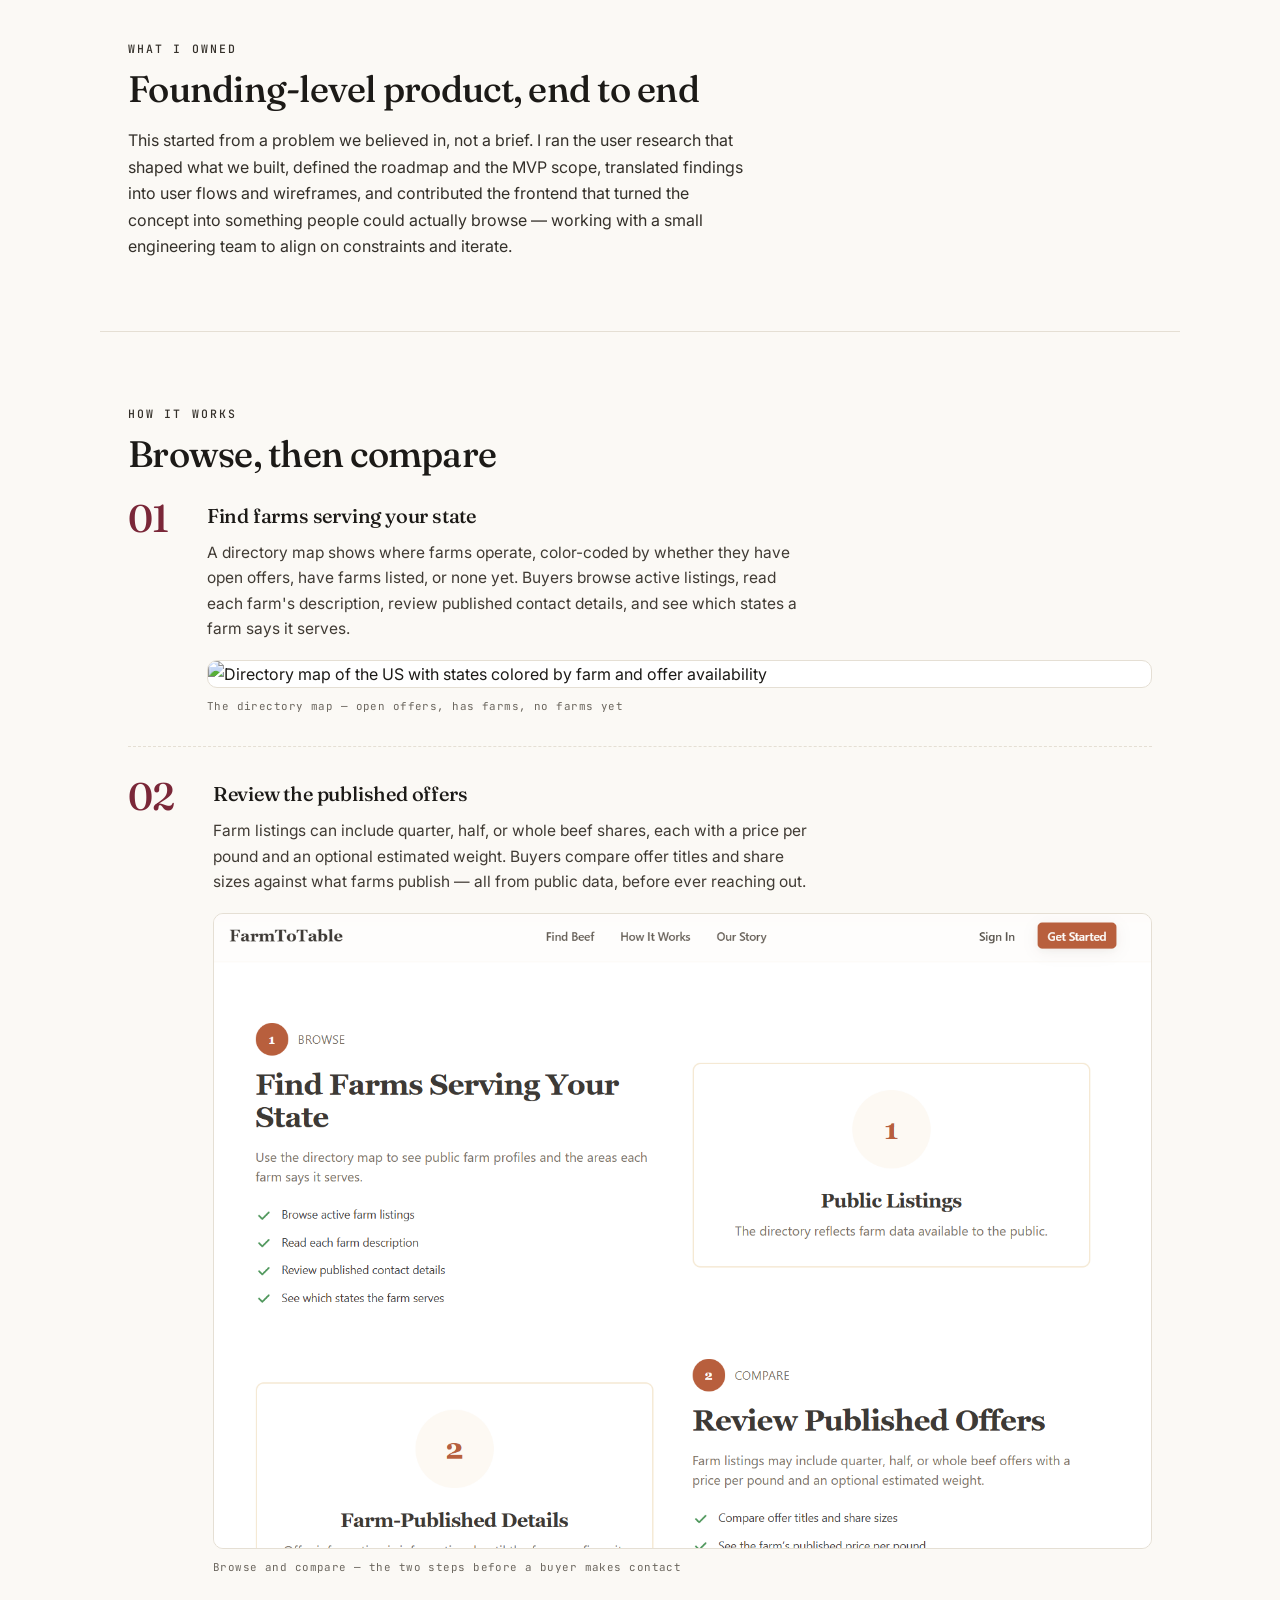
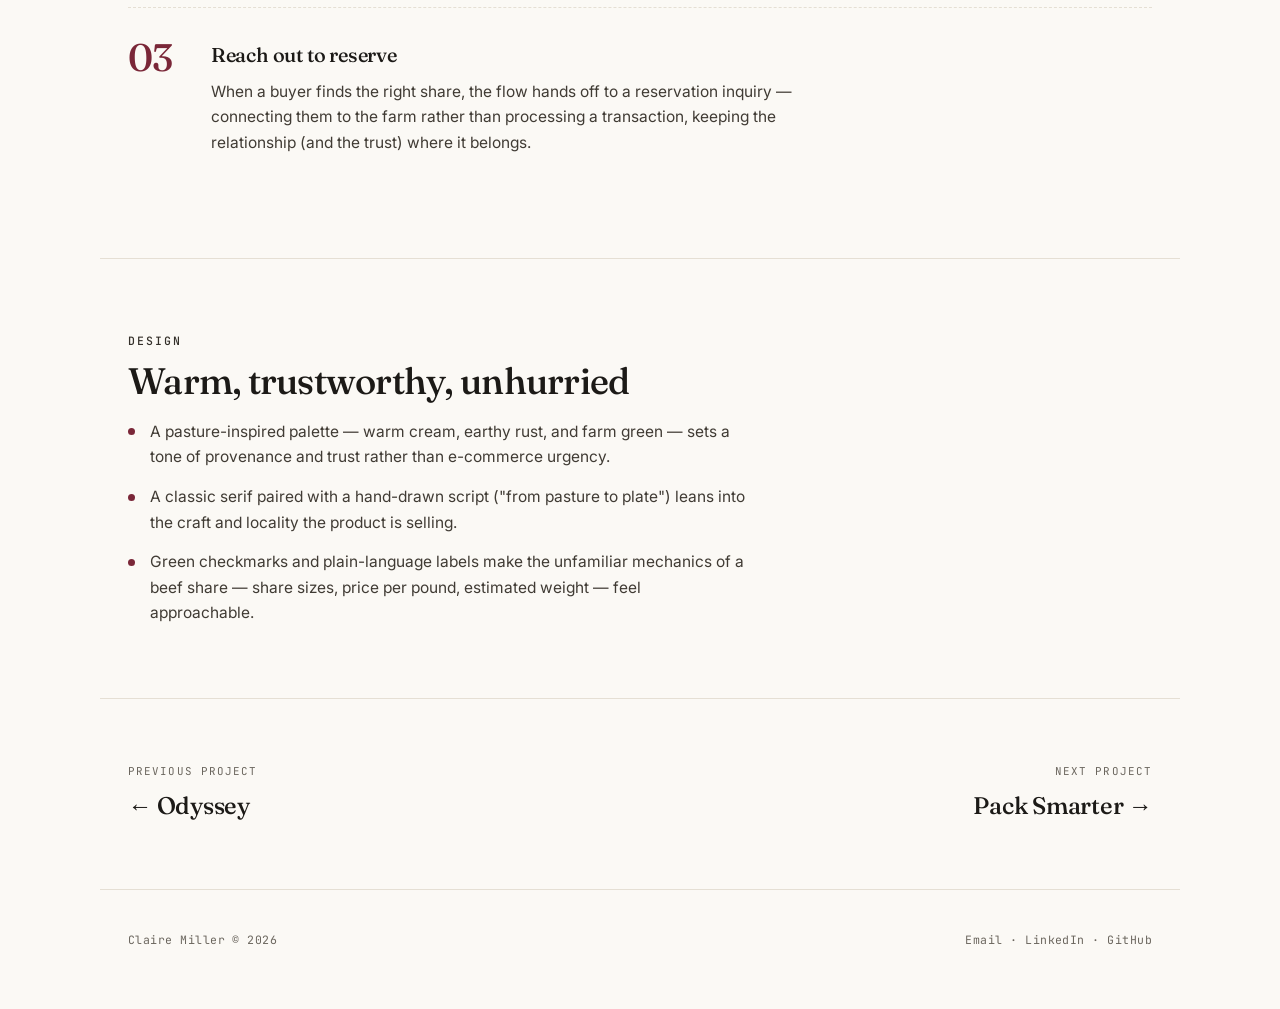
==== commit 96ebc240: "Revise product description and remove reflection section Removed the reflection section and updated " ====
--- a/projects/farm-to-table.html
+++ b/projects/farm-to-table.html
@@ -59,7 +59,7 @@
   <div class="roles">
     <span>Public farm profiles</span><span>Published price per pound</span><span>No online checkout</span>
   </div>
-  <p><strong>Add your specifics here:</strong> a user-research insight that pushed you toward the directory model — something a buyer or farmer said that made checkout feel wrong for this purchase.</p>
+  <p>That restraint is the backbone of the product. The value isn't in processing a sale — it's in helping a buyer trust a farmer enough to start the conversation, and giving farmers a place to be found without handing the relationship to a marketplace.</p>
 </section>
 
 <section class="block reveal">
@@ -106,17 +106,6 @@
   </ul>
 </section>
 
-<section class="block reveal">
-  <p class="eyebrow">Reflection</p>
-  <h2>What I took from it</h2>
-  <ul class="takeaways">
-    <li>Starting from a problem we owned meant every design decision traced back to a real need — including the decision to leave checkout out entirely.</li>
-    <li>Scoping a 0→1 product taught me to build for the riskiest assumption first: would buyers actually browse and reach out this way?</li>
-    <li>Wearing the research, product, and frontend hats at once made the tradeoffs concrete — what's worth building now, and what's just noise.</li>
-    <li><em>Add where it stands — a working demo, early farm sign-ups, buyer interest, or what's next on the roadmap.</em></li>
-  </ul>
-</section>
-
 <nav class="pager">
   <a class="prev" href="odyssey.html"><small>Previous project</small>&larr; Odyssey</a>
   <a class="next" href="pack-smarter.html"><small>Next project</small>Pack Smarter &rarr;</a>
--- a/projects/case-study.css
+++ b/projects/case-study.css
@@ -83,7 +83,7 @@
 .cover img{width:100%;border:1px solid var(--line);border-radius:14px;background:#fff}
 
 /* ---------- sections ---------- */
-.block{max-width:var(--maxw);margin:0 auto;padding:80px 28px;border-top:1px solid var(--line)}
+.block{max-width:var(--maxw);margin:0 auto;padding:72px 28px;border-top:1px solid var(--line)}
 .block:first-of-type{border-top:none}
 .block h2{
   font-family:var(--display);font-weight:500;
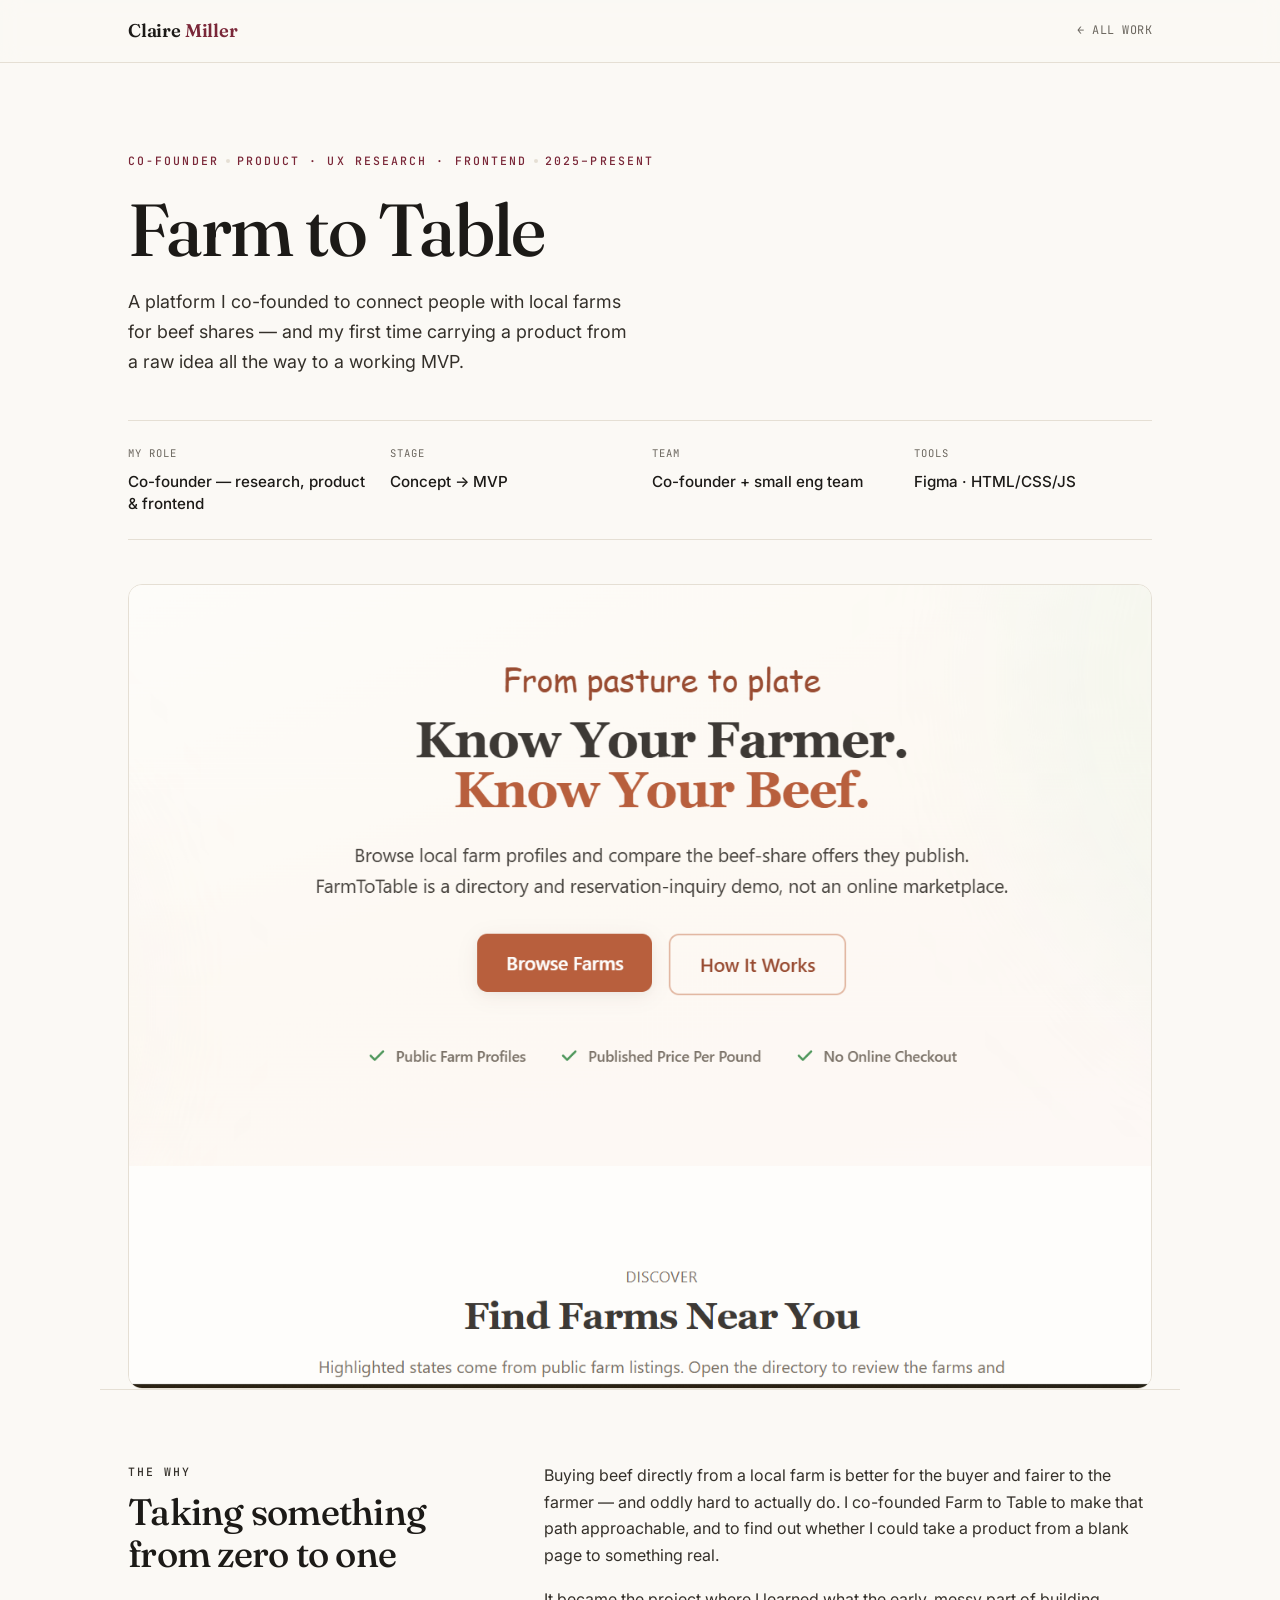
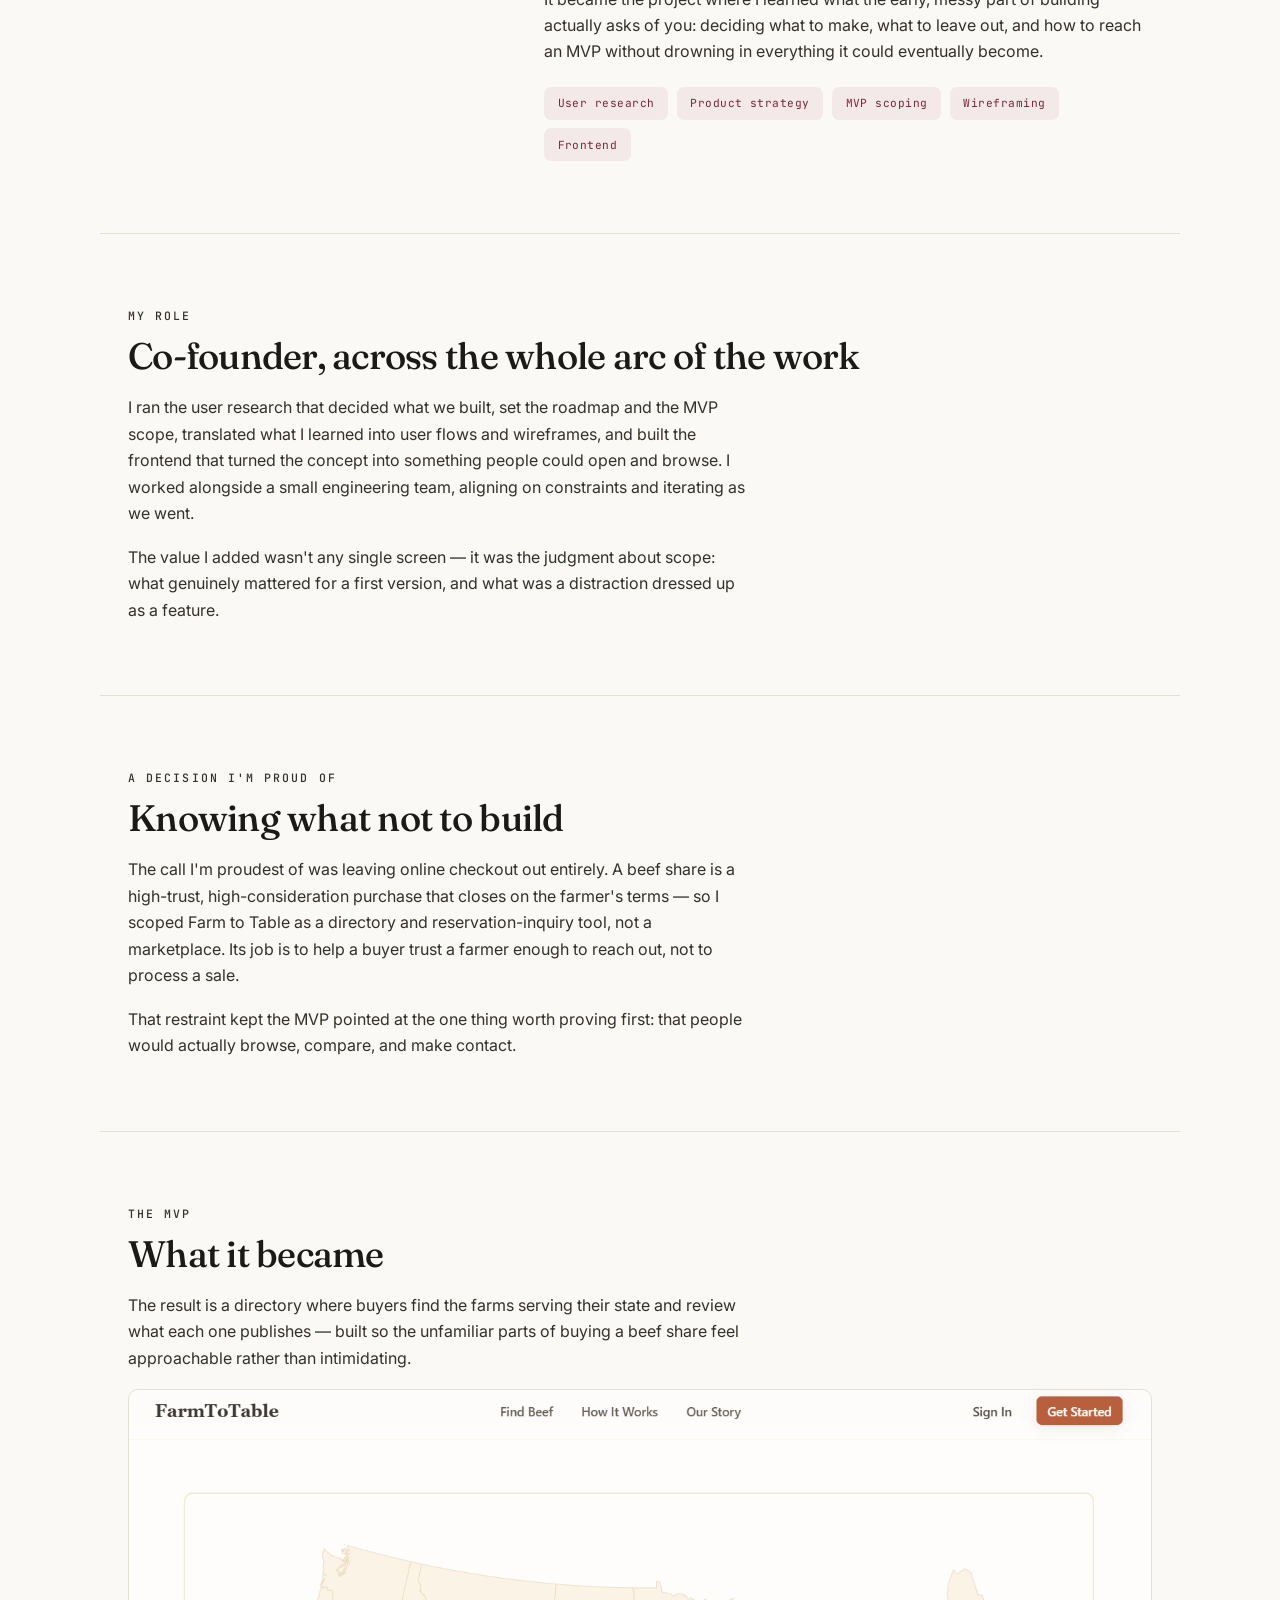
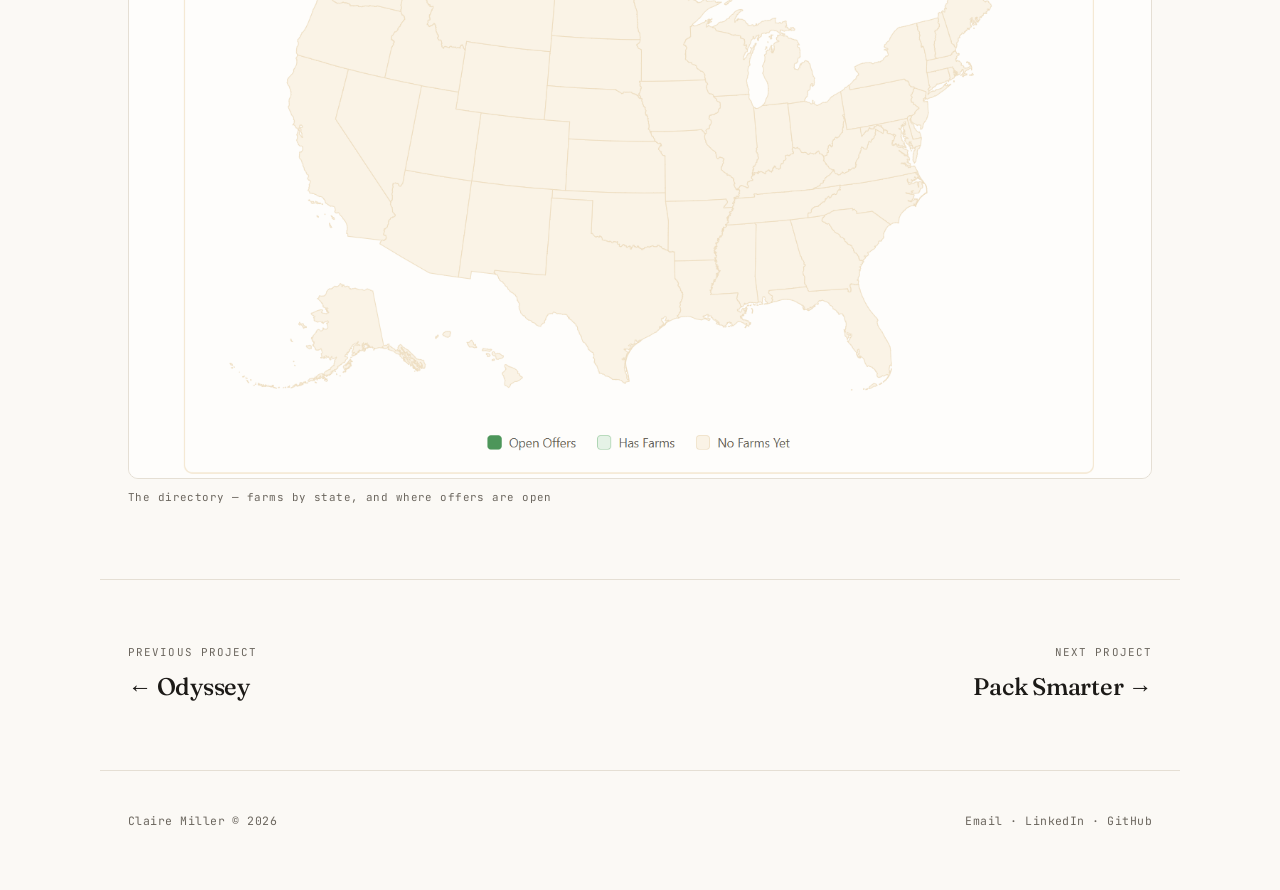
==== commit b9dc7c61: "Revise description and content for clarity" ====
--- a/projects/farm-to-table.html
+++ b/projects/farm-to-table.html
@@ -4,7 +4,7 @@
 <meta charset="UTF-8">
 <meta name="viewport" content="width=device-width, initial-scale=1.0">
 <title>Farm to Table — Case Study · Claire Miller</title>
-<meta name="description" content="Farm to Table — a co-founded directory and reservation-inquiry platform connecting buyers with local farms for beef shares. Claire Miller: research, product, frontend, concept to MVP.">
+<meta name="description" content="Farm to Table — a platform Claire Miller co-founded, taking a beef-share directory from a raw idea to a working MVP. Her role: research, product, and frontend.">
 <link rel="preconnect" href="https://fonts.googleapis.com">
 <link rel="preconnect" href="https://fonts.gstatic.com" crossorigin>
 <link href="https://fonts.googleapis.com/css2?family=Fraunces:opsz,wght@9..144,400;9..144,500;9..144,600&family=Inter:wght@400;500;600&family=JetBrains+Mono:wght@400;500&display=swap" rel="stylesheet">
@@ -22,17 +22,17 @@
 <section class="cs-hero">
   <div class="eyebrow">
     <span>Co-Founder</span><span class="sep"></span>
-    <span>Product Design · UX Research · Frontend</span><span class="sep"></span>
+    <span>Product · UX Research · Frontend</span><span class="sep"></span>
     <span>2025–present</span>
   </div>
   <h1>Farm to Table</h1>
-  <p class="lead">Know your farmer, know your beef. A directory where buyers browse local farm profiles and compare the beef-share offers each farm publishes.</p>
+  <p class="lead">A platform I co-founded to connect people with local farms for beef shares — and my first time carrying a product from a raw idea all the way to a working MVP.</p>
 
   <dl class="meta">
     <div><dt>My role</dt><dd>Co-founder — research, product &amp; frontend</dd></div>
     <div><dt>Stage</dt><dd>Concept → MVP</dd></div>
-    <div><dt>Model</dt><dd>Directory + reservation inquiry</dd></div>
-    <div><dt>Tools</dt><dd>Figma · frontend (HTML/CSS/JS)</dd></div>
+    <div><dt>Team</dt><dd>Co-founder + small eng team</dd></div>
+    <div><dt>Tools</dt><dd>Figma · HTML/CSS/JS</dd></div>
   </dl>
 </section>
 
@@ -41,69 +41,39 @@
 </div>
 
 <section class="block split reveal">
-  <div><p class="eyebrow">The opportunity</p><h2>Buying beef in bulk is better — and confusing</h2></div>
+  <div><p class="eyebrow">The why</p><h2>Taking something from zero to one</h2></div>
   <div>
-    <p>Buying meat directly from a local farm means better quality and a fairer deal for the farmer. But for a first-time buyer it's opaque: beef comes as a quarter, half, or whole share, priced per pound with an estimated weight, and the whole thing usually closes through a phone call or a form — nothing like the one-click checkout people are used to.</p>
-    <p>As a co-founder, I set out to make that path approachable — help a buyer go from curious to confident, and give farmers a simple way to publish what they're offering and to whom.</p>
+    <p>Buying beef directly from a local farm is better for the buyer and fairer to the farmer — and oddly hard to actually do. I co-founded Farm to Table to make that path approachable, and to find out whether I could take a product from a blank page to something real.</p>
+    <p>It became the project where I learned what the early, messy part of building actually asks of you: deciding what to make, what to leave out, and how to reach an MVP without drowning in everything it could eventually become.</p>
     <div class="roles">
-      <span>User research</span><span>Product strategy</span><span>User flows</span>
+      <span>User research</span><span>Product strategy</span><span>MVP scoping</span>
       <span>Wireframing</span><span>Frontend</span>
     </div>
   </div>
 </section>
 
 <section class="block reveal">
-  <p class="eyebrow">The key decision</p>
-  <h2>A directory, not a marketplace</h2>
-  <p>The most important call we made was what <em>not</em> to build. Farm to Table is intentionally a directory and reservation-inquiry tool — not an online store. Bulk beef is a high-consideration purchase that closes on the farmer's terms, and trust is the whole point ("know your farmer"). So the product's job is discovery, comparison, and connection — not checkout. Farms control their own public listings, and offer details stay informational until the farm confirms them.</p>
-  <div class="roles">
-    <span>Public farm profiles</span><span>Published price per pound</span><span>No online checkout</span>
-  </div>
-  <p>That restraint is the backbone of the product. The value isn't in processing a sale — it's in helping a buyer trust a farmer enough to start the conversation, and giving farmers a place to be found without handing the relationship to a marketplace.</p>
+  <p class="eyebrow">My role</p>
+  <h2>Co-founder, across the whole arc of the work</h2>
+  <p>I ran the user research that decided what we built, set the roadmap and the MVP scope, translated what I learned into user flows and wireframes, and built the frontend that turned the concept into something people could open and browse. I worked alongside a small engineering team, aligning on constraints and iterating as we went.</p>
+  <p>The value I added wasn't any single screen — it was the judgment about scope: what genuinely mattered for a first version, and what was a distraction dressed up as a feature.</p>
 </section>
 
 <section class="block reveal">
-  <p class="eyebrow">What I owned</p>
-  <h2>Founding-level product, end to end</h2>
-  <p>This started from a problem we believed in, not a brief. I ran the user research that shaped what we built, defined the roadmap and the MVP scope, translated findings into user flows and wireframes, and contributed the frontend that turned the concept into something people could actually browse — working with a small engineering team to align on constraints and iterate.</p>
+  <p class="eyebrow">A decision I'm proud of</p>
+  <h2>Knowing what not to build</h2>
+  <p>The call I'm proudest of was leaving online checkout out entirely. A beef share is a high-trust, high-consideration purchase that closes on the farmer's terms — so I scoped Farm to Table as a directory and reservation-inquiry tool, not a marketplace. Its job is to help a buyer trust a farmer enough to reach out, not to process a sale.</p>
+  <p>That restraint kept the MVP pointed at the one thing worth proving first: that people would actually browse, compare, and make contact.</p>
 </section>
 
 <section class="block reveal">
-  <p class="eyebrow">How it works</p>
-  <h2>Browse, then compare</h2>
-
-  <div class="step"><div class="n">01</div><div>
-    <h3>Find farms serving your state</h3>
-    <p>A directory map shows where farms operate, color-coded by whether they have open offers, have farms listed, or none yet. Buyers browse active listings, read each farm's description, review published contact details, and see which states a farm says it serves.</p>
-    <figure class="fig">
-      <img src="../images/farm-to-table-map.png" alt="Directory map of the US with states colored by farm and offer availability">
-      <figcaption>The directory map — open offers, has farms, no farms yet</figcaption>
-    </figure>
-  </div></div>
-
-  <div class="step"><div class="n">02</div><div>
-    <h3>Review the published offers</h3>
-    <p>Farm listings can include quarter, half, or whole beef shares, each with a price per pound and an optional estimated weight. Buyers compare offer titles and share sizes against what farms publish — all from public data, before ever reaching out.</p>
-    <figure class="fig">
-      <img src="../images/farm-to-table-howitworks.png" alt="How It Works page explaining browsing and comparing farm offers">
-      <figcaption>Browse and compare — the two steps before a buyer makes contact</figcaption>
-    </figure>
-  </div></div>
-
-  <div class="step"><div class="n">03</div><div>
-    <h3>Reach out to reserve</h3>
-    <p>When a buyer finds the right share, the flow hands off to a reservation inquiry — connecting them to the farm rather than processing a transaction, keeping the relationship (and the trust) where it belongs.</p>
-  </div></div>
-</section>
-
-<section class="block reveal">
-  <p class="eyebrow">Design</p>
-  <h2>Warm, trustworthy, unhurried</h2>
-  <ul class="takeaways">
-    <li>A pasture-inspired palette — warm cream, earthy rust, and farm green — sets a tone of provenance and trust rather than e-commerce urgency.</li>
-    <li>A classic serif paired with a hand-drawn script ("from pasture to plate") leans into the craft and locality the product is selling.</li>
-    <li>Green checkmarks and plain-language labels make the unfamiliar mechanics of a beef share — share sizes, price per pound, estimated weight — feel approachable.</li>
-  </ul>
+  <p class="eyebrow">The MVP</p>
+  <h2>What it became</h2>
+  <p>The result is a directory where buyers find the farms serving their state and review what each one publishes — built so the unfamiliar parts of buying a beef share feel approachable rather than intimidating.</p>
+  <figure class="fig">
+    <img src="../images/farm-to-table-map.png" alt="Farm to Table directory map showing farms by state">
+    <figcaption>The directory — farms by state, and where offers are open</figcaption>
+  </figure>
 </section>
 
 <nav class="pager">
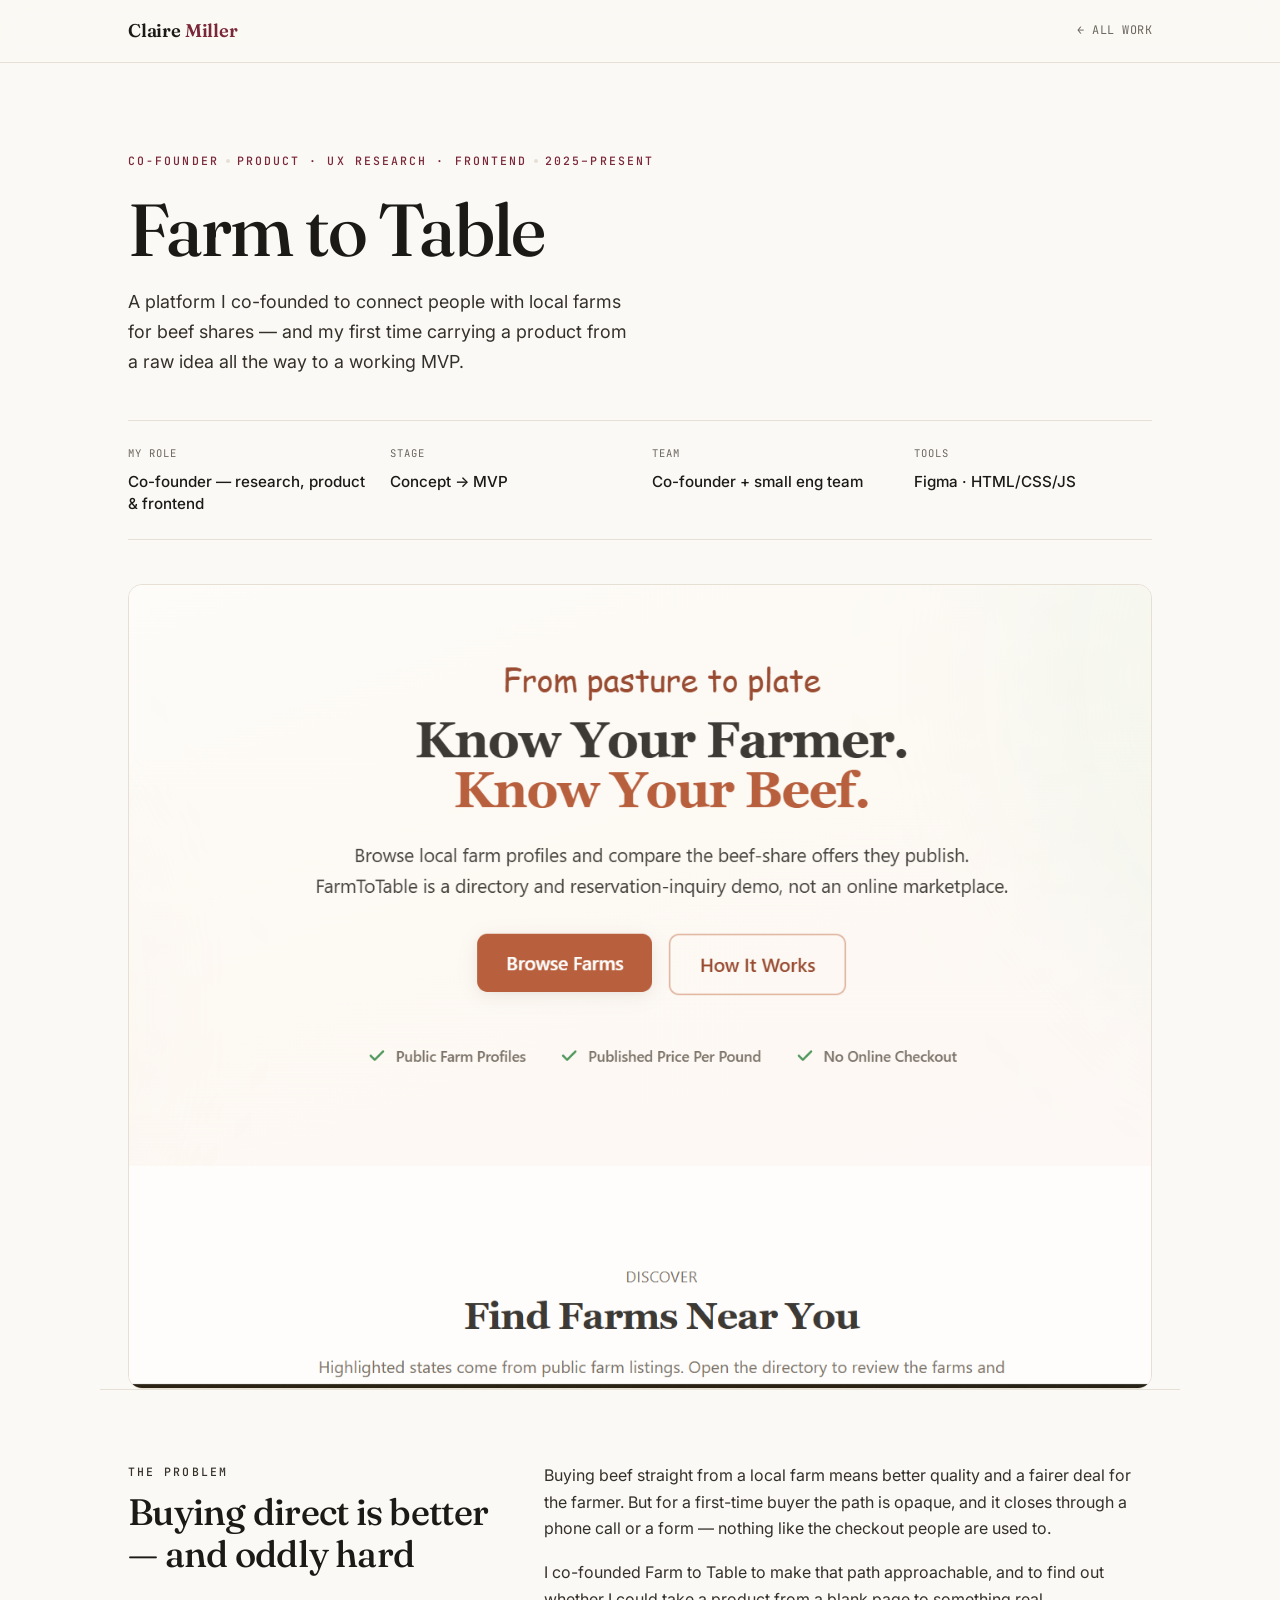
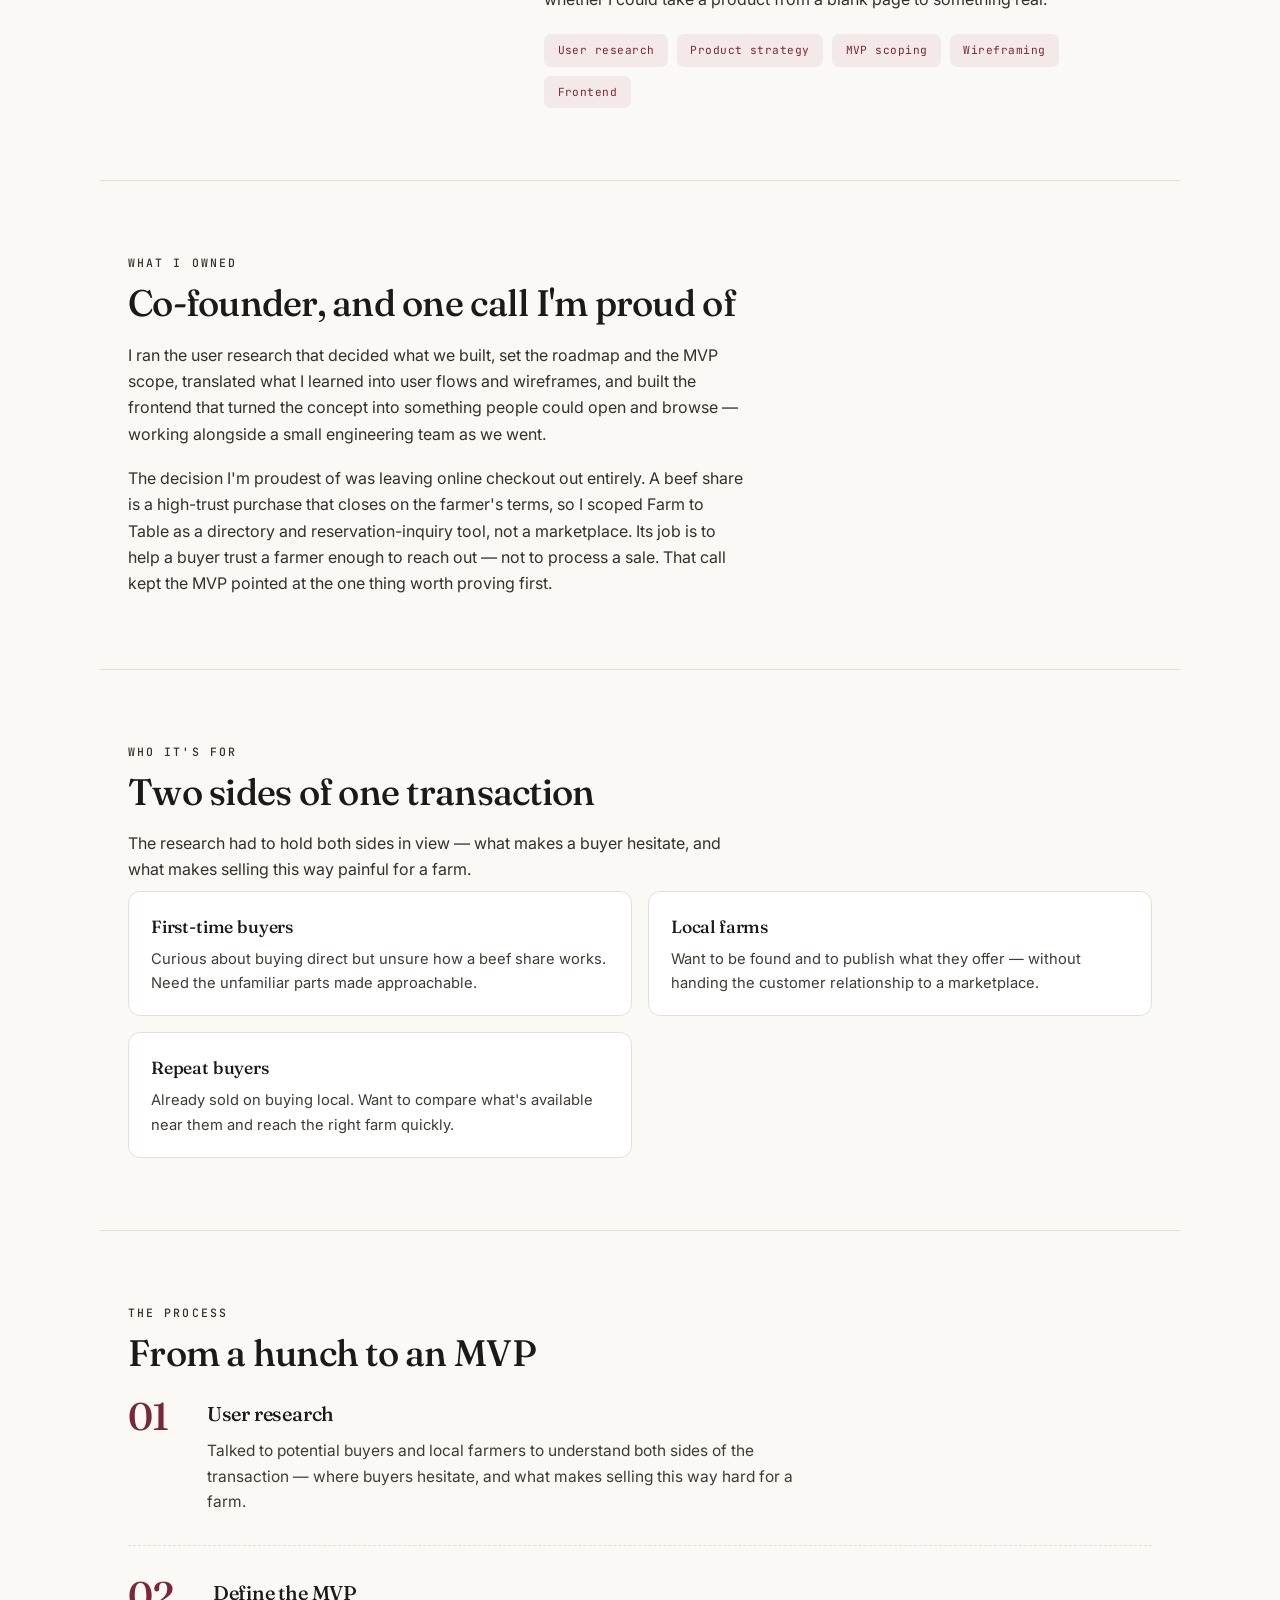
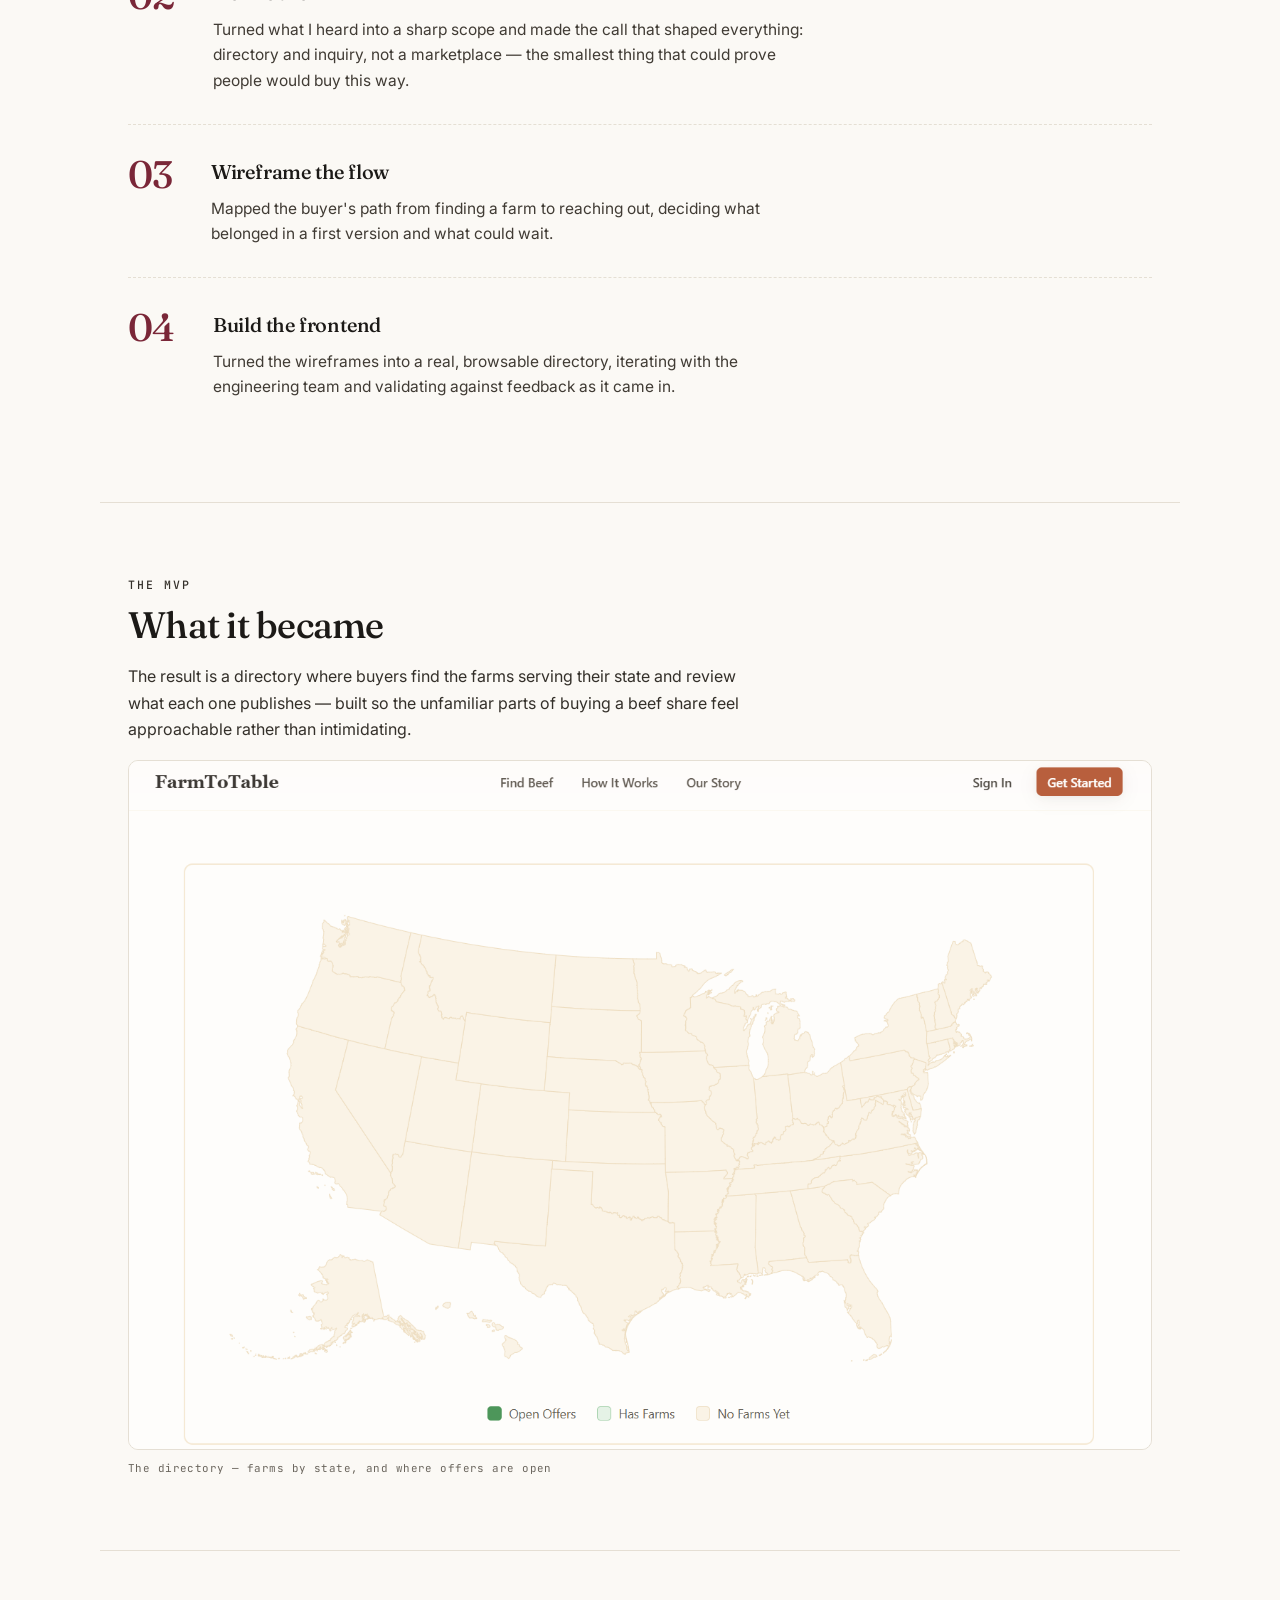
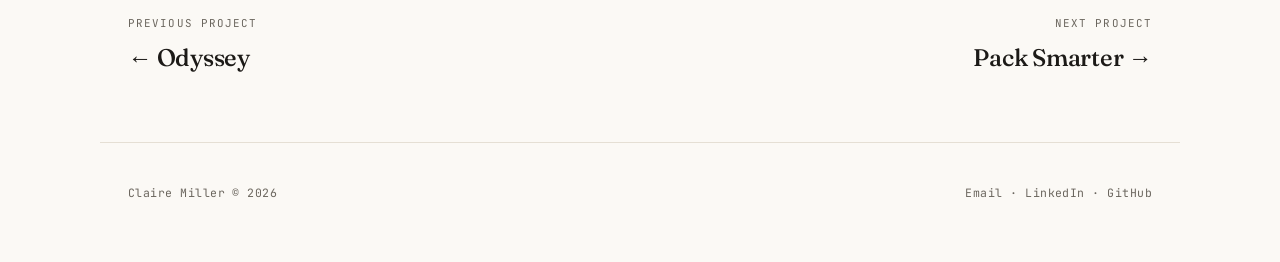
==== commit 8a724e7d: "Revise content for clarity and focus on user needs" ====
--- a/projects/farm-to-table.html
+++ b/projects/farm-to-table.html
@@ -41,10 +41,10 @@
 </div>
 
 <section class="block split reveal">
-  <div><p class="eyebrow">The why</p><h2>Taking something from zero to one</h2></div>
+  <div><p class="eyebrow">The problem</p><h2>Buying direct is better — and oddly hard</h2></div>
   <div>
-    <p>Buying beef directly from a local farm is better for the buyer and fairer to the farmer — and oddly hard to actually do. I co-founded Farm to Table to make that path approachable, and to find out whether I could take a product from a blank page to something real.</p>
-    <p>It became the project where I learned what the early, messy part of building actually asks of you: deciding what to make, what to leave out, and how to reach an MVP without drowning in everything it could eventually become.</p>
+    <p>Buying beef straight from a local farm means better quality and a fairer deal for the farmer. But for a first-time buyer the path is opaque, and it closes through a phone call or a form — nothing like the checkout people are used to.</p>
+    <p>I co-founded Farm to Table to make that path approachable, and to find out whether I could take a product from a blank page to something real.</p>
     <div class="roles">
       <span>User research</span><span>Product strategy</span><span>MVP scoping</span>
       <span>Wireframing</span><span>Frontend</span>
@@ -53,17 +53,46 @@
 </section>
 
 <section class="block reveal">
-  <p class="eyebrow">My role</p>
-  <h2>Co-founder, across the whole arc of the work</h2>
-  <p>I ran the user research that decided what we built, set the roadmap and the MVP scope, translated what I learned into user flows and wireframes, and built the frontend that turned the concept into something people could open and browse. I worked alongside a small engineering team, aligning on constraints and iterating as we went.</p>
-  <p>The value I added wasn't any single screen — it was the judgment about scope: what genuinely mattered for a first version, and what was a distraction dressed up as a feature.</p>
+  <p class="eyebrow">What I owned</p>
+  <h2>Co-founder, and one call I'm proud of</h2>
+  <p>I ran the user research that decided what we built, set the roadmap and the MVP scope, translated what I learned into user flows and wireframes, and built the frontend that turned the concept into something people could open and browse — working alongside a small engineering team as we went.</p>
+  <p>The decision I'm proudest of was leaving online checkout out entirely. A beef share is a high-trust purchase that closes on the farmer's terms, so I scoped Farm to Table as a directory and reservation-inquiry tool, not a marketplace. Its job is to help a buyer trust a farmer enough to reach out — not to process a sale. That call kept the MVP pointed at the one thing worth proving first.</p>
 </section>
 
 <section class="block reveal">
-  <p class="eyebrow">A decision I'm proud of</p>
-  <h2>Knowing what not to build</h2>
-  <p>The call I'm proudest of was leaving online checkout out entirely. A beef share is a high-trust, high-consideration purchase that closes on the farmer's terms — so I scoped Farm to Table as a directory and reservation-inquiry tool, not a marketplace. Its job is to help a buyer trust a farmer enough to reach out, not to process a sale.</p>
-  <p>That restraint kept the MVP pointed at the one thing worth proving first: that people would actually browse, compare, and make contact.</p>
+  <p class="eyebrow">Who it's for</p>
+  <h2>Two sides of one transaction</h2>
+  <p>The research had to hold both sides in view — what makes a buyer hesitate, and what makes selling this way painful for a farm.</p>
+  <div class="roles-grid">
+    <div class="role-card"><h4>First-time buyers</h4><p>Curious about buying direct but unsure how a beef share works. Need the unfamiliar parts made approachable.</p></div>
+    <div class="role-card"><h4>Local farms</h4><p>Want to be found and to publish what they offer — without handing the customer relationship to a marketplace.</p></div>
+    <div class="role-card"><h4>Repeat buyers</h4><p>Already sold on buying local. Want to compare what's available near them and reach the right farm quickly.</p></div>
+  </div>
+</section>
+
+<section class="block reveal">
+  <p class="eyebrow">The process</p>
+  <h2>From a hunch to an MVP</h2>
+
+  <div class="step"><div class="n">01</div><div>
+    <h3>User research</h3>
+    <p>Talked to potential buyers and local farmers to understand both sides of the transaction — where buyers hesitate, and what makes selling this way hard for a farm.</p>
+  </div></div>
+
+  <div class="step"><div class="n">02</div><div>
+    <h3>Define the MVP</h3>
+    <p>Turned what I heard into a sharp scope and made the call that shaped everything: directory and inquiry, not a marketplace — the smallest thing that could prove people would buy this way.</p>
+  </div></div>
+
+  <div class="step"><div class="n">03</div><div>
+    <h3>Wireframe the flow</h3>
+    <p>Mapped the buyer's path from finding a farm to reaching out, deciding what belonged in a first version and what could wait.</p>
+  </div></div>
+
+  <div class="step"><div class="n">04</div><div>
+    <h3>Build the frontend</h3>
+    <p>Turned the wireframes into a real, browsable directory, iterating with the engineering team and validating against feedback as it came in.</p>
+  </div></div>
 </section>
 
 <section class="block reveal">
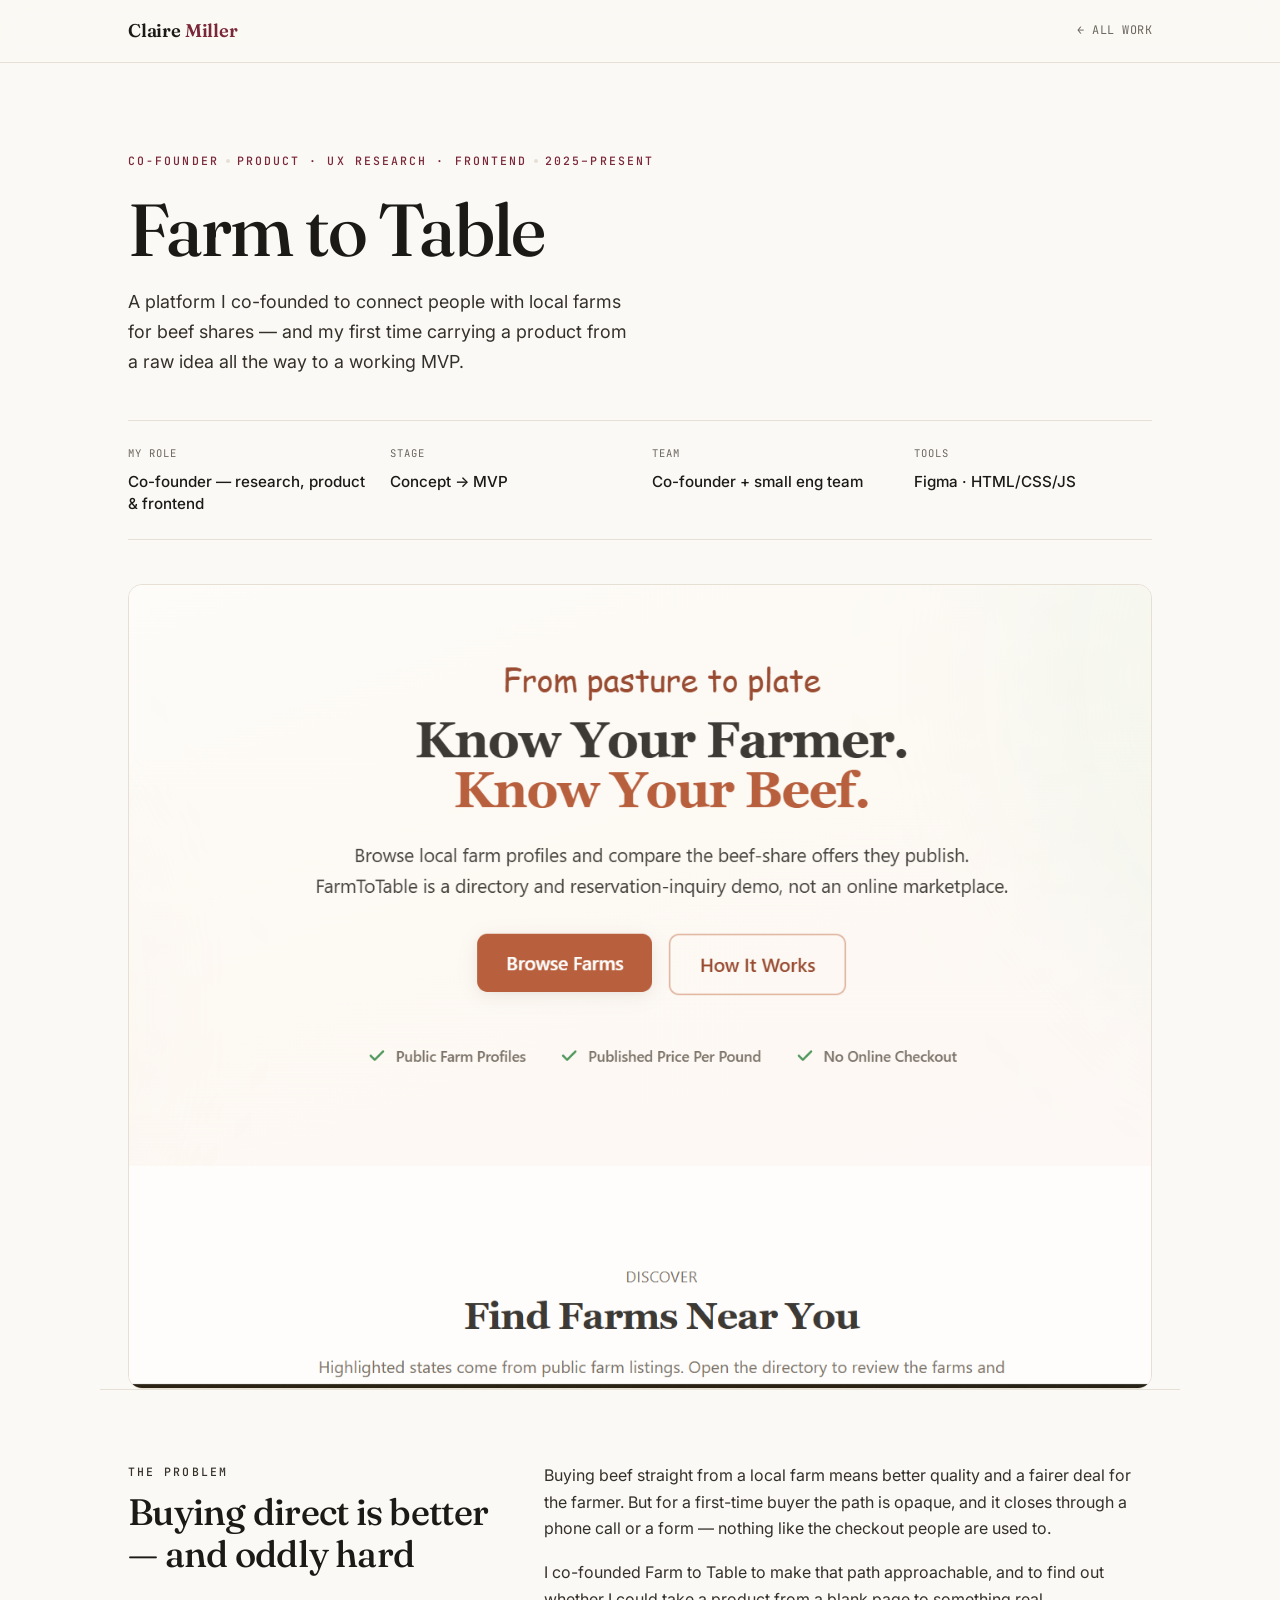
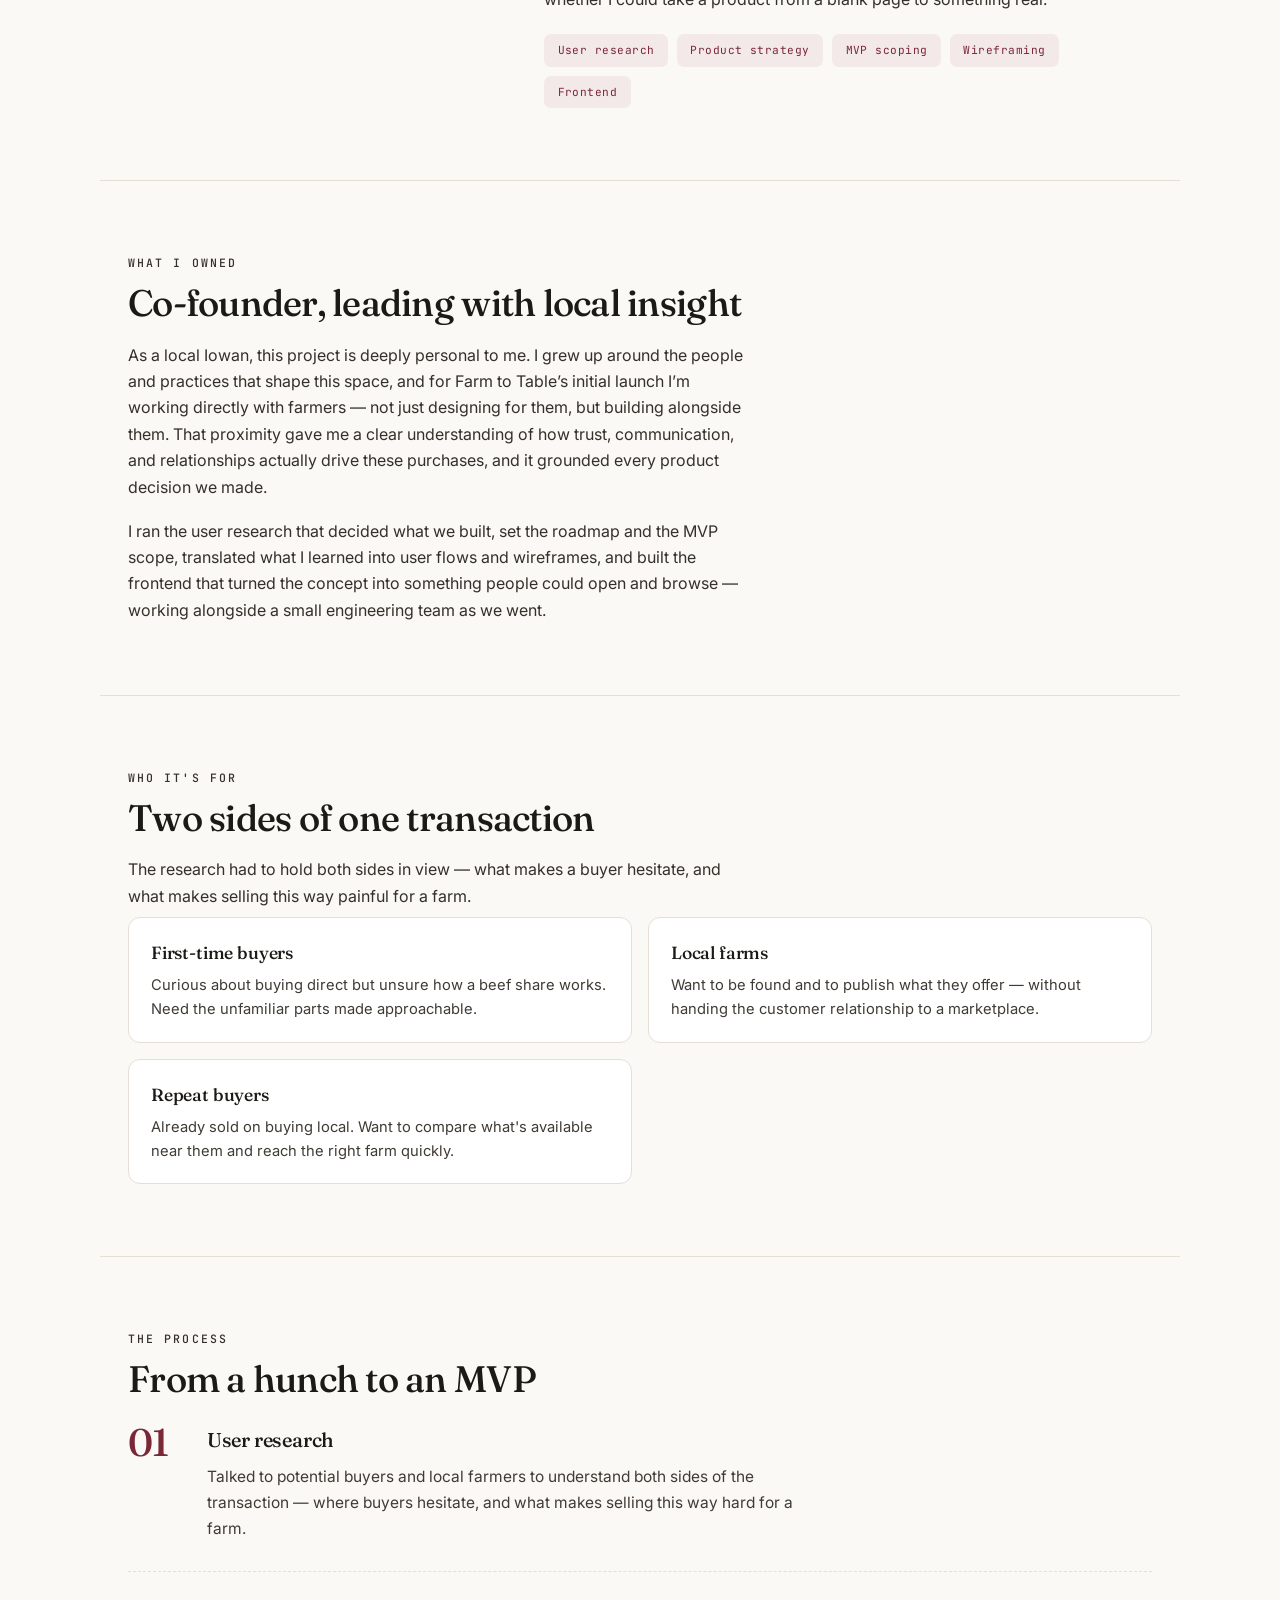
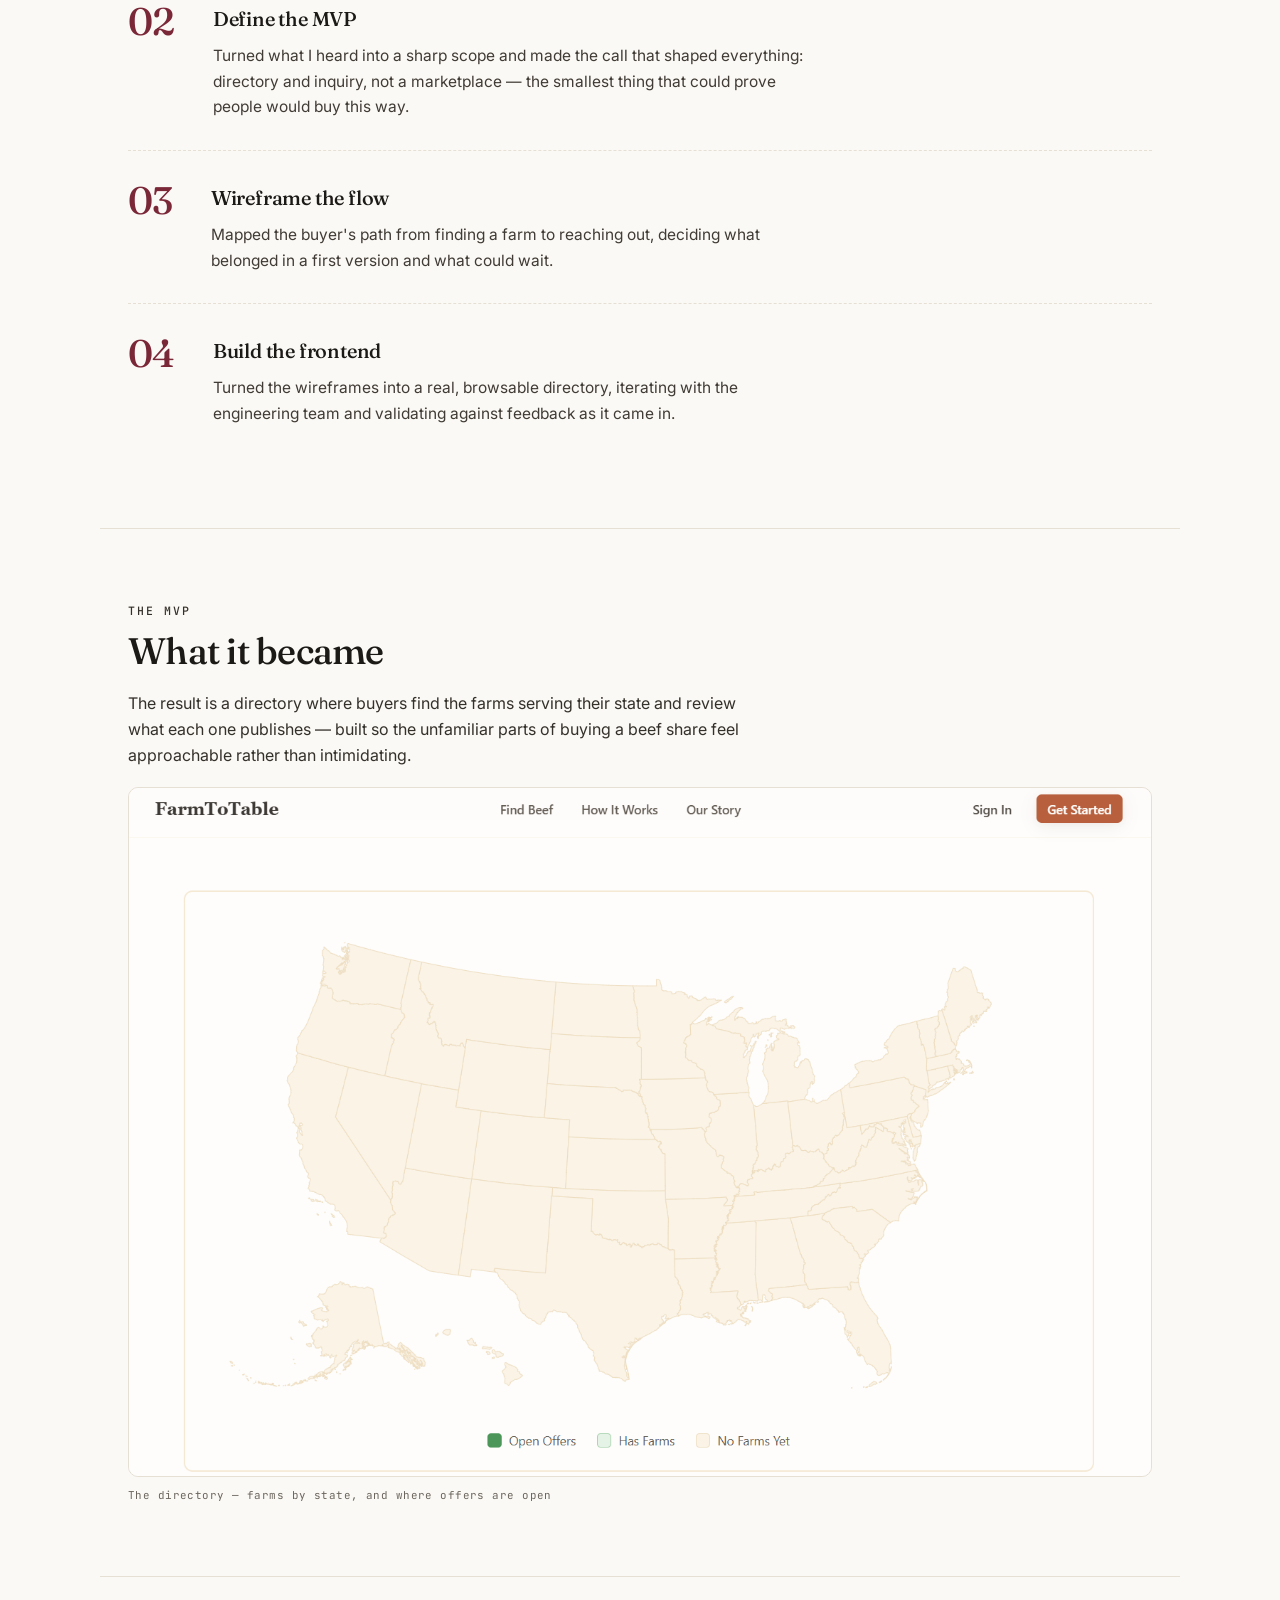
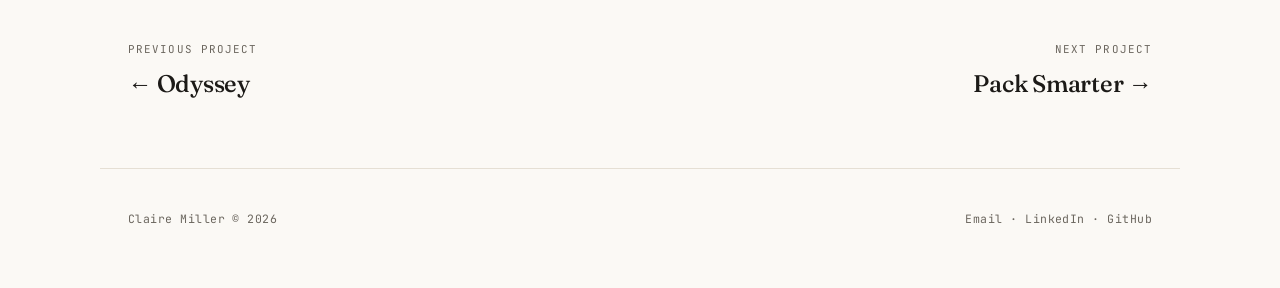
==== commit c6762ac7: "Revise project description and role emphasis Updated the description of my role and project focus." ====
--- a/projects/farm-to-table.html
+++ b/projects/farm-to-table.html
@@ -54,9 +54,9 @@
 
 <section class="block reveal">
   <p class="eyebrow">What I owned</p>
-  <h2>Co-founder, and one call I'm proud of</h2>
+  <h2>Co-founder, leading with local insight</h2>
+  <p>As a local Iowan, this project is deeply personal to me. I grew up around the people and practices that shape this space, and for Farm to Table’s initial launch I’m working directly with farmers — not just designing for them, but building alongside them. That proximity gave me a clear understanding of how trust, communication, and relationships actually drive these purchases, and it grounded every product decision we made.</p>
   <p>I ran the user research that decided what we built, set the roadmap and the MVP scope, translated what I learned into user flows and wireframes, and built the frontend that turned the concept into something people could open and browse — working alongside a small engineering team as we went.</p>
-  <p>The decision I'm proudest of was leaving online checkout out entirely. A beef share is a high-trust purchase that closes on the farmer's terms, so I scoped Farm to Table as a directory and reservation-inquiry tool, not a marketplace. Its job is to help a buyer trust a farmer enough to reach out — not to process a sale. That call kept the MVP pointed at the one thing worth proving first.</p>
 </section>
 
 <section class="block reveal">
